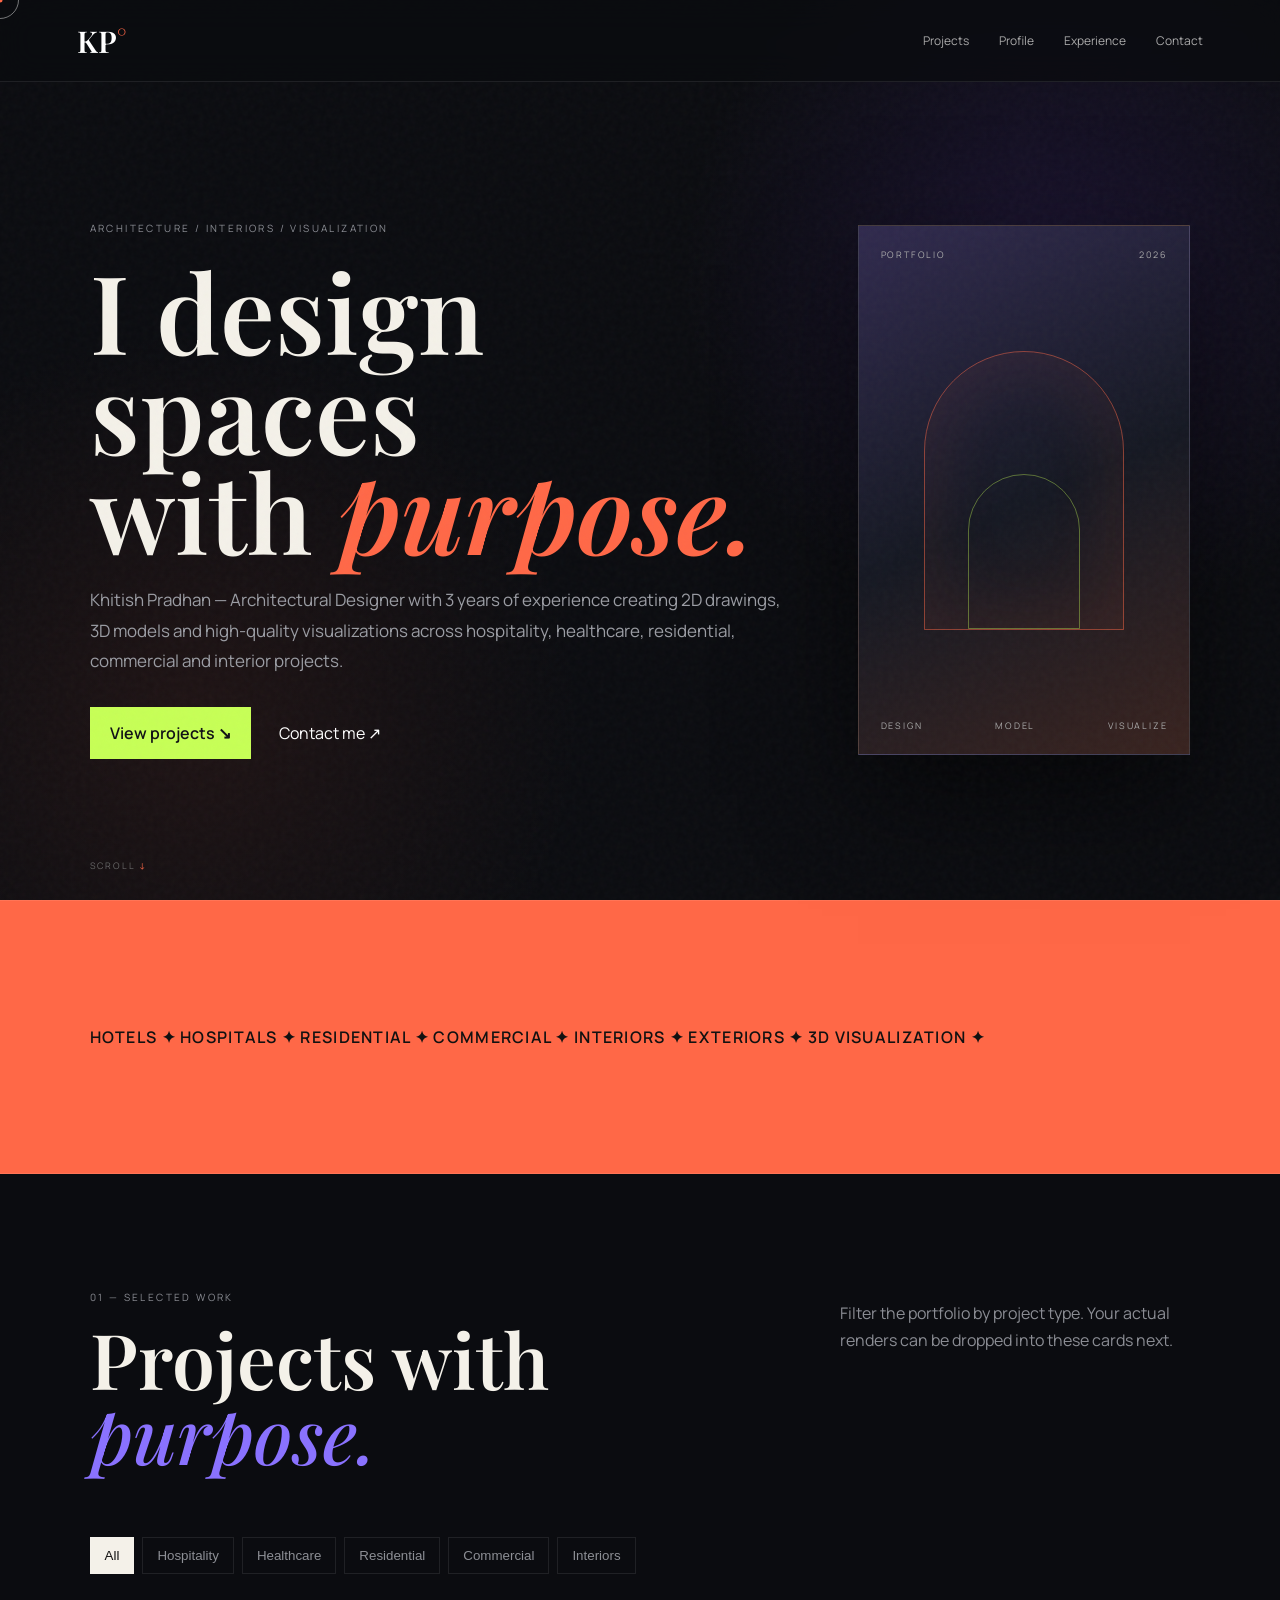
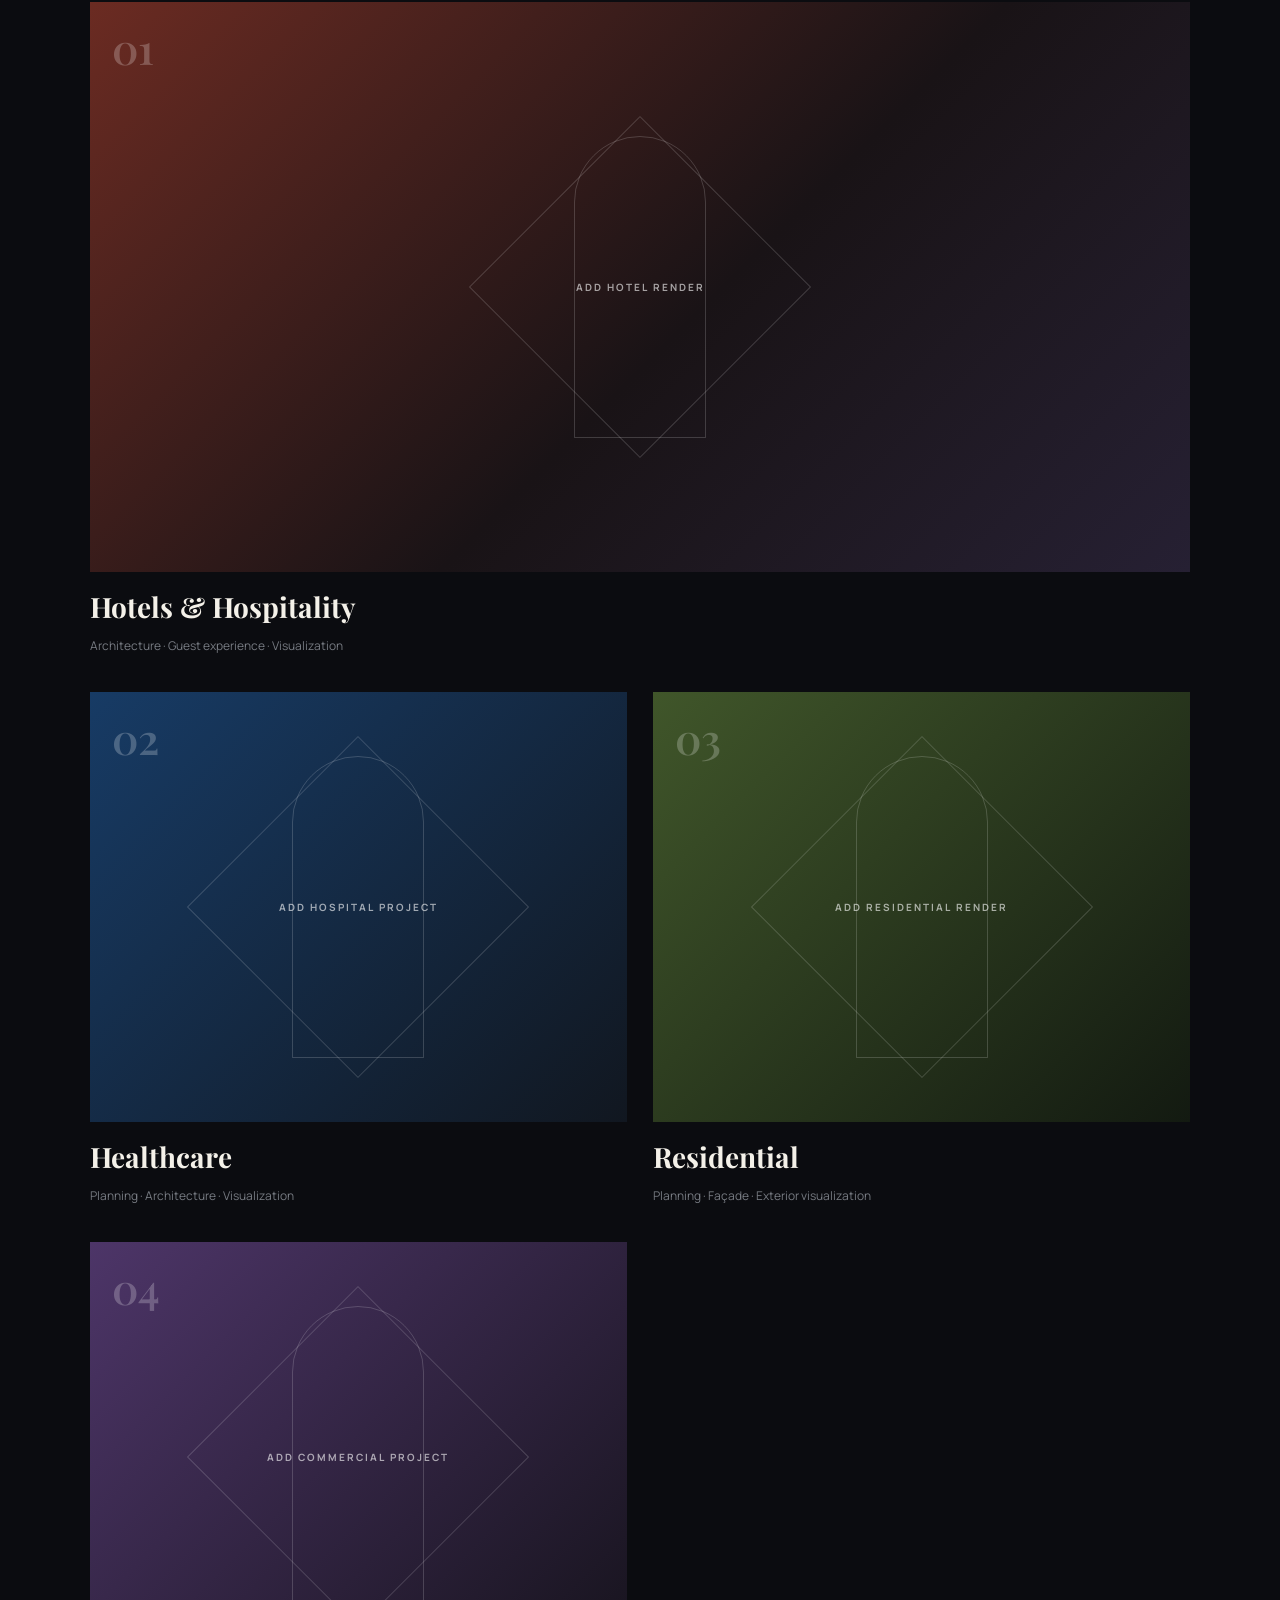
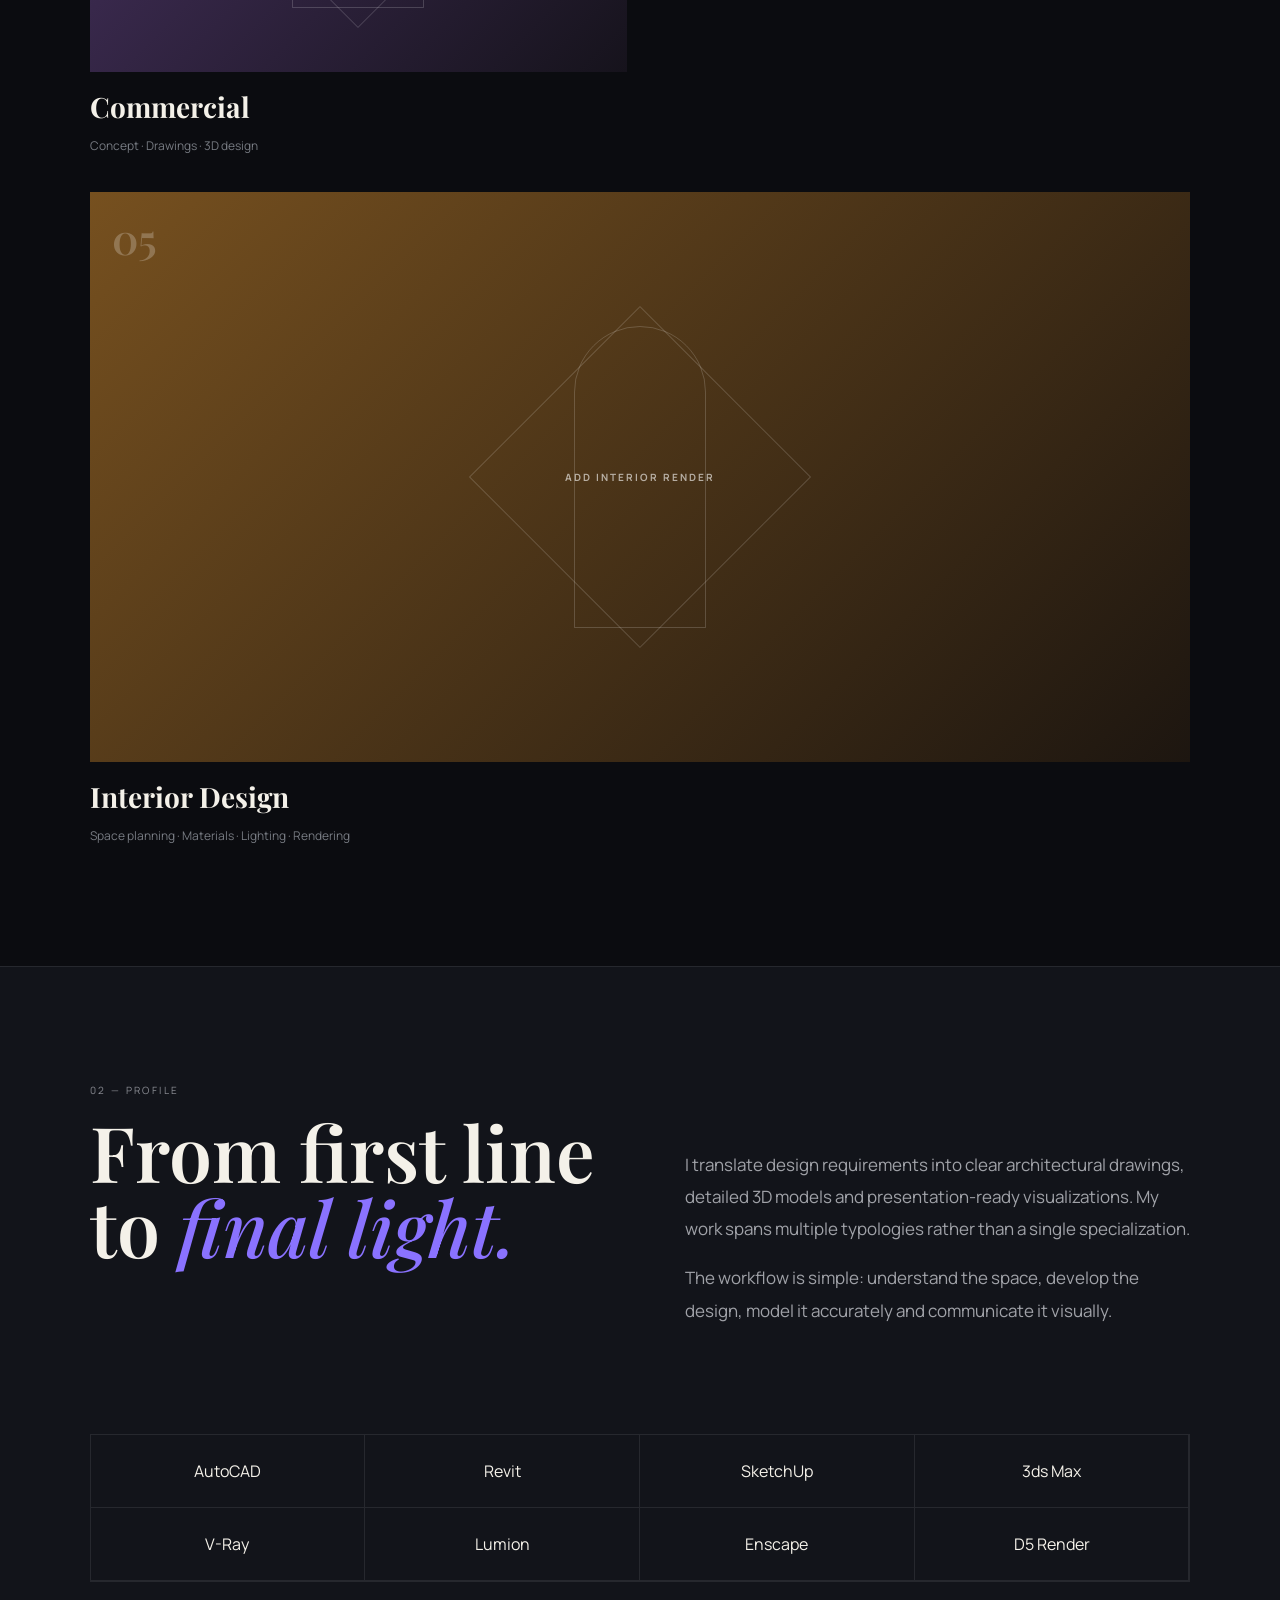
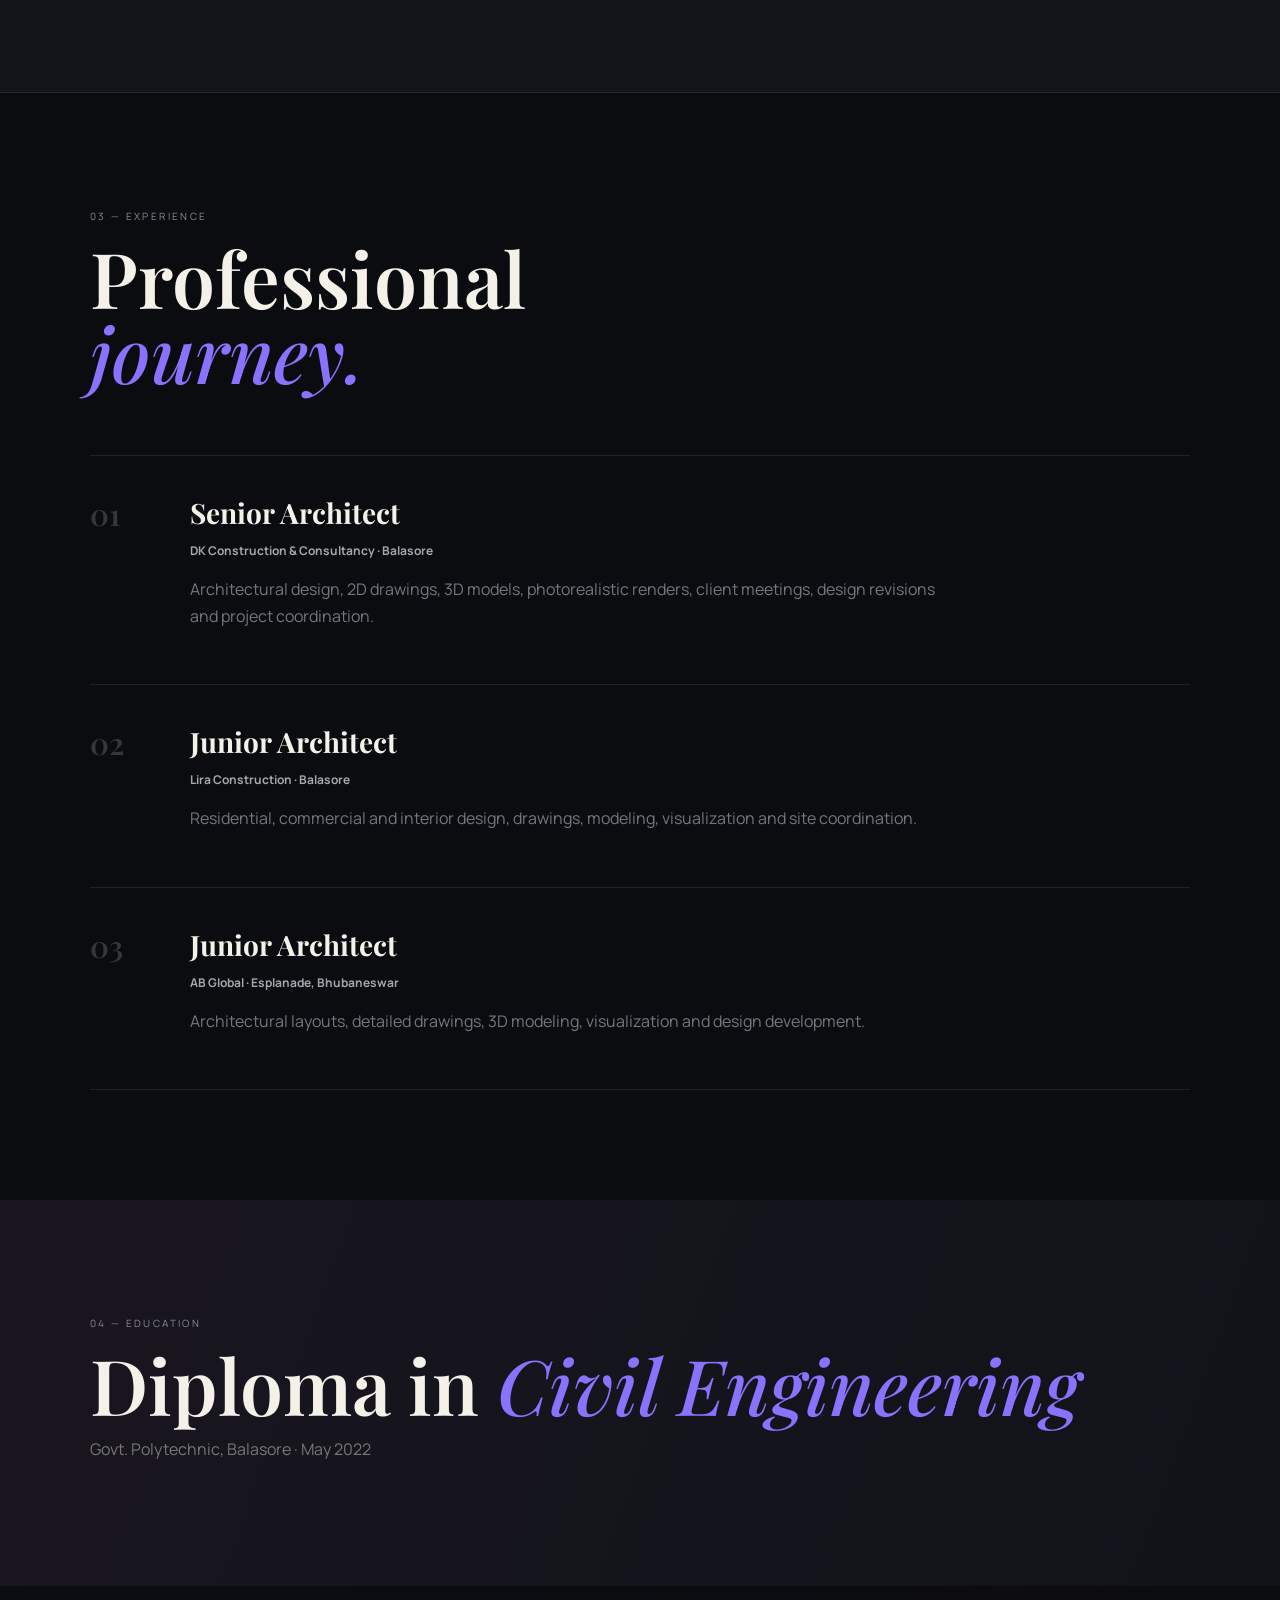
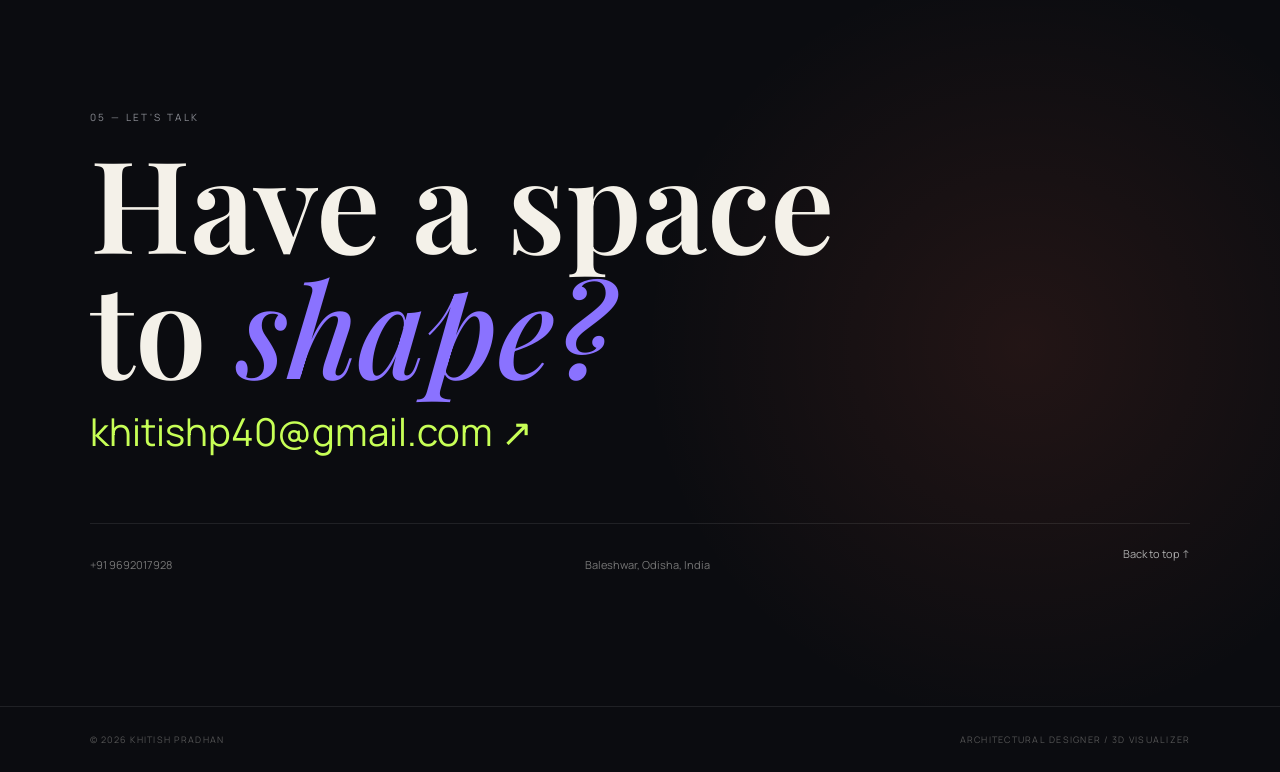
==== index.html @ 7f82615c "Add files via upload" ====
<!doctype html>
<html lang="en">
<head>
<meta charset="utf-8"><meta name="viewport" content="width=device-width,initial-scale=1">
<meta name="theme-color" content="#0b0c10">
<title>Khitish Pradhan — Architecture & Visualization</title>
<link rel="stylesheet" href="style.css">
</head>
<body>
<div class="cursor"></div><div class="cursor-dot"></div>
<div class="noise"></div>
<header>
  <a class="logo" href="#home">KP<span>°</span></a>
  <nav><a href="#projects">Projects</a><a href="#profile">Profile</a><a href="#experience">Experience</a><a href="#contact">Contact</a></nav>
  <button id="menu">☰</button>
</header>

<main id="home">
<section class="hero">
  <div class="hero-copy">
    <div class="eyebrow reveal">ARCHITECTURE / INTERIORS / VISUALIZATION</div>
    <h1 class="reveal">I design spaces<br>with <span id="rotating">character.</span></h1>
    <p class="reveal">Khitish Pradhan — Architectural Designer with 3 years of experience creating 2D drawings, 3D models and high-quality visualizations across hospitality, healthcare, residential, commercial and interior projects.</p>
    <div class="hero-actions reveal"><a class="primary" href="#projects">View projects <b>↘</b></a><a class="secondary" href="#contact">Contact me ↗</a></div>
  </div>
  <div class="hero-card reveal">
    <div class="card-top"><span>PORTFOLIO</span><span>2026</span></div>
    <div class="arch-shape"><i></i></div>
    <div class="card-bottom"><span>DESIGN</span><span>MODEL</span><span>VISUALIZE</span></div>
  </div>
  <div class="scroll">SCROLL <span>↓</span></div>
</section>

<section class="marquee"><div>HOTELS ✦ HOSPITALS ✦ RESIDENTIAL ✦ COMMERCIAL ✦ INTERIORS ✦ EXTERIORS ✦ 3D VISUALIZATION ✦ </div></section>

<section id="projects" class="projects-section">
  <div class="section-head reveal"><div><small>01 — SELECTED WORK</small><h2>Projects with<br><em>purpose.</em></h2></div><p>Filter the portfolio by project type. Your actual renders can be dropped into these cards next.</p></div>
  <div class="filters reveal">
    <button class="active" data-filter="all">All</button><button data-filter="hospitality">Hospitality</button><button data-filter="healthcare">Healthcare</button><button data-filter="residential">Residential</button><button data-filter="commercial">Commercial</button><button data-filter="interior">Interiors</button>
  </div>
  <div class="project-grid">
    <article class="project reveal large" data-cat="hospitality"><div class="image hotel"><span>01</span><b>ADD HOTEL RENDER</b><i>View project ↗</i></div><h3>Hotels & Hospitality</h3><p>Architecture · Guest experience · Visualization</p></article>
    <article class="project reveal" data-cat="healthcare"><div class="image hospital"><span>02</span><b>ADD HOSPITAL PROJECT</b><i>View project ↗</i></div><h3>Healthcare</h3><p>Planning · Architecture · Visualization</p></article>
    <article class="project reveal" data-cat="residential"><div class="image home"><span>03</span><b>ADD RESIDENTIAL RENDER</b><i>View project ↗</i></div><h3>Residential</h3><p>Planning · Façade · Exterior visualization</p></article>
    <article class="project reveal" data-cat="commercial"><div class="image commercial"><span>04</span><b>ADD COMMERCIAL PROJECT</b><i>View project ↗</i></div><h3>Commercial</h3><p>Concept · Drawings · 3D design</p></article>
    <article class="project reveal large" data-cat="interior"><div class="image interior"><span>05</span><b>ADD INTERIOR RENDER</b><i>View project ↗</i></div><h3>Interior Design</h3><p>Space planning · Materials · Lighting · Rendering</p></article>
  </div>
</section>

<section id="profile" class="profile">
  <div class="profile-title reveal"><small>02 — PROFILE</small><h2>From first line<br>to <em>final light.</em></h2></div>
  <div class="profile-copy reveal"><p>I translate design requirements into clear architectural drawings, detailed 3D models and presentation-ready visualizations. My work spans multiple typologies rather than a single specialization.</p><p>The workflow is simple: understand the space, develop the design, model it accurately and communicate it visually.</p></div>
  <div class="toolbelt reveal"><span>AutoCAD</span><span>Revit</span><span>SketchUp</span><span>3ds Max</span><span>V-Ray</span><span>Lumion</span><span>Enscape</span><span>D5 Render</span></div>
</section>

<section id="experience" class="experience">
  <div class="section-head reveal"><div><small>03 — EXPERIENCE</small><h2>Professional<br><em>journey.</em></h2></div></div>
  <div class="timeline">
    <div class="job reveal"><div class="num">01</div><div><h3>Senior Architect</h3><b>DK Construction & Consultancy · Balasore</b><p>Architectural design, 2D drawings, 3D models, photorealistic renders, client meetings, design revisions and project coordination.</p></div></div>
    <div class="job reveal"><div class="num">02</div><div><h3>Junior Architect</h3><b>Lira Construction · Balasore</b><p>Residential, commercial and interior design, drawings, modeling, visualization and site coordination.</p></div></div>
    <div class="job reveal"><div class="num">03</div><div><h3>Junior Architect</h3><b>AB Global · Esplanade, Bhubaneswar</b><p>Architectural layouts, detailed drawings, 3D modeling, visualization and design development.</p></div></div>
  </div>
</section>

<section class="education reveal"><small>04 — EDUCATION</small><h2>Diploma in <em>Civil Engineering</em></h2><p>Govt. Polytechnic, Balasore · May 2022</p></section>

<section id="contact" class="contact">
  <small class="reveal">05 — LET'S TALK</small><h2 class="reveal">Have a space<br>to <em>shape?</em></h2>
  <a class="mail reveal" href="mailto:khitishp40@gmail.com">khitishp40@gmail.com <span>↗</span></a>
  <div class="contact-bottom reveal"><p>+91 9692017928</p><p>Baleshwar, Odisha, India</p><a href="#home">Back to top ↑</a></div>
</section>
</main>
<footer><span>© 2026 KHITISH PRADHAN</span><span>ARCHITECTURAL DESIGNER / 3D VISUALIZER</span></footer>
<script src="script.js"></script>
</body></html>
---- style.css ----
@import url('https://fonts.googleapis.com/css2?family=DM+Sans:wght@400;500;600&family=Manrope:wght@400;500;600&family=Playfair+Display:ital,wght@0,600;1,500&display=swap');
:root{--bg:#0b0c10;--panel:#12141a;--text:#f4f1e9;--muted:#8b8d94;--orange:#ff6847;--violet:#8a72ff;--lime:#c7ff56;--line:#ffffff16}*{box-sizing:border-box}html{scroll-behavior:smooth}body{margin:0;background:var(--bg);color:var(--text);font-family:Manrope,Arial,sans-serif;overflow-x:hidden}.noise{position:fixed;inset:0;pointer-events:none;opacity:.04;z-index:20;background-image:url("data:image/svg+xml,%3Csvg viewBox='0 0 180 180' xmlns='http://www.w3.org/2000/svg'%3E%3Cfilter id='n'%3E%3CfeTurbulence type='fractalNoise' baseFrequency='.9' numOctaves='4' stitchTiles='stitch'/%3E%3C/filter%3E%3Crect width='100%25' height='100%25' filter='url(%23n)' opacity='.8'/%3E%3C/svg%3E")}.cursor,.cursor-dot{position:fixed;border-radius:50%;pointer-events:none;z-index:99;transform:translate(-50%,-50%)}.cursor{width:38px;height:38px;border:1px solid #ffffff70;transition:.12s}.cursor-dot{width:5px;height:5px;background:var(--orange)}header{height:82px;padding:0 6vw;display:flex;align-items:center;justify-content:space-between;position:fixed;top:0;width:100%;z-index:30;background:#0b0c10c8;backdrop-filter:blur(16px);border-bottom:1px solid var(--line)}.logo{font:600 30px "Playfair Display";color:white;text-decoration:none}.logo span{color:var(--orange)}nav{display:flex;gap:30px}nav a{font-size:12px;color:#aaa;text-decoration:none;transition:.25s}nav a:hover{color:white}#menu{display:none;background:none;color:white;border:0;font-size:22px}.hero{min-height:100vh;padding:150px 7vw 70px;display:grid;grid-template-columns:1.35fr .65fr;gap:6vw;align-items:center;position:relative;background:radial-gradient(circle at 82% 30%,#7d3cff20,transparent 30%),radial-gradient(circle at 15% 80%,#ff684715,transparent 30%)}.eyebrow,small{font-size:10px;letter-spacing:.24em;color:var(--muted)}h1,h2,h3{font-family:"Playfair Display",Georgia,serif}.hero h1{font-size:clamp(60px,8.5vw,130px);line-height:.92;margin:25px 0;font-weight:600}.hero h1 span{color:var(--orange);font-style:italic}.hero-copy>p{max-width:720px;font-size:17px;line-height:1.8;color:#9b9da4}.hero-actions{display:flex;align-items:center;gap:28px;margin-top:30px}.primary{background:var(--lime);color:#101114;padding:15px 20px;text-decoration:none;font-weight:600}.secondary{color:white;text-decoration:none}.hero-card{height:530px;background:linear-gradient(155deg,#302a4e,#151822 52%,#39231f);border:1px solid #ffffff20;padding:22px;display:flex;flex-direction:column;justify-content:space-between;transform:rotate(2deg);box-shadow:0 40px 100px #0008}.card-top,.card-bottom{display:flex;justify-content:space-between;font-size:9px;letter-spacing:.2em;color:#aaa}.arch-shape{height:310px;display:grid;place-items:center}.arch-shape i{display:block;width:70%;height:90%;border:1px solid #ff684780;border-radius:150px 150px 0 0;box-shadow:inset 0 0 80px #ff684718;position:relative}.arch-shape i:after{content:"";position:absolute;width:55%;height:55%;border:1px solid #c7ff5660;left:22%;bottom:0;border-radius:100px 100px 0 0}.scroll{position:absolute;bottom:28px;left:7vw;font-size:9px;letter-spacing:.2em;color:#666}.scroll span{color:var(--orange)}.marquee{overflow:hidden;border-top:1px solid var(--line);border-bottom:1px solid var(--line);background:var(--orange);color:#111;white-space:nowrap}.marquee div{font-weight:600;letter-spacing:.08em;padding:15px 0;animation:marquee 18s linear infinite;width:max-content}@keyframes marquee{to{transform:translateX(-50%)}}section{padding:110px 7vw}.section-head{display:flex;justify-content:space-between;align-items:flex-start;margin-bottom:50px}.section-head h2,.profile h2,.contact h2,.education h2{font-size:clamp(44px,6vw,82px);line-height:.98;margin:15px 0;font-weight:600}.section-head em,.profile em,.contact em,.education em{color:var(--violet);font-weight:500}.section-head>p{max-width:350px;color:var(--muted);line-height:1.7}.filters{display:flex;gap:8px;flex-wrap:wrap;margin-bottom:28px}.filters button{padding:10px 14px;background:transparent;color:#8d8f95;border:1px solid var(--line);cursor:pointer;transition:.3s}.filters button:hover,.filters button.active{background:var(--text);color:#111}.project-grid{display:grid;grid-template-columns:1fr 1fr;gap:26px}.project.large{grid-column:span 2}.image{height:430px;position:relative;overflow:hidden;display:grid;place-items:center;transition:.5s transform,.5s filter}.large .image{height:570px}.image:before,.image:after{content:"";position:absolute;border:1px solid #ffffff2c;transition:.7s}.image:before{width:240px;height:240px;transform:rotate(45deg)}.image:after{width:130px;height:300px;border-radius:90px 90px 0 0}.project:hover .image{transform:translateY(-7px);filter:saturate(1.25)}.project:hover .image:before{transform:rotate(135deg) scale(1.25)}.image span{position:absolute;left:22px;top:18px;font:600 42px "Playfair Display";color:#ffffff3b}.image b{font-size:10px;letter-spacing:.2em;color:#ffffff9a;z-index:2}.image i{position:absolute;right:20px;bottom:18px;font-style:normal;font-size:10px;color:#fff0;transition:.35s}.project:hover .image i{color:#fff}.hotel{background:linear-gradient(135deg,#6b2b22,#191316 55%,#262033)}.hospital{background:linear-gradient(135deg,#173b65,#111720)}.home{background:linear-gradient(135deg,#40562a,#131a11)}.commercial{background:linear-gradient(135deg,#4d3568,#16131c)}.interior{background:linear-gradient(135deg,#76501f,#1d1610)}.project h3{font-size:28px;margin:16px 0 4px}.project p{color:#777b82;font-size:12px}.profile{display:grid;grid-template-columns:1fr 1fr;gap:7vw;background:var(--panel);border-top:1px solid var(--line);border-bottom:1px solid var(--line)}.profile-copy{padding-top:55px;color:#a0a2a8;font-size:17px;line-height:1.9}.toolbelt{grid-column:1/-1;display:grid;grid-template-columns:repeat(4,1fr);border:1px solid var(--line)}.toolbelt span{padding:25px;text-align:center;border-right:1px solid var(--line);border-bottom:1px solid var(--line);transition:.3s}.toolbelt span:hover{background:var(--orange);color:#111;transform:translateY(-4px)}.timeline{border-top:1px solid var(--line)}.job{display:grid;grid-template-columns:100px 1fr;padding:38px 0;border-bottom:1px solid var(--line);transition:.3s}.job:hover{padding-left:18px;background:#ffffff03}.num{font:600 30px "Playfair Display";color:#ffffff2e}.job h3{font-size:28px;margin:0 0 7px}.job b{font-size:12px;color:#a5a7ac}.job p{color:#74777e;line-height:1.7;max-width:750px}.education{background:linear-gradient(110deg,#19151f,#101419)}.education p{color:#777}.contact{min-height:80vh;display:flex;flex-direction:column;justify-content:center;background:radial-gradient(circle at 80% 50%,#ff684719,transparent 35%)}.contact h2{font-size:clamp(65px,10vw,140px)}.mail{font-size:clamp(20px,3vw,42px);color:var(--lime);text-decoration:none;width:max-content}.mail span{display:inline-block;transition:.3s}.mail:hover span{transform:translate(7px,-7px)}.contact-bottom{margin-top:65px;padding-top:22px;border-top:1px solid var(--line);display:flex;justify-content:space-between;color:#777;font-size:11px}.contact-bottom a{color:#aaa;text-decoration:none}footer{padding:26px 7vw;display:flex;justify-content:space-between;border-top:1px solid var(--line);color:#555;font-size:9px;letter-spacing:.14em}.reveal{opacity:0;transform:translateY(40px);transition:opacity .85s cubic-bezier(.2,.8,.2,1),transform .85s cubic-bezier(.2,.8,.2,1)}.reveal.show{opacity:1;transform:none}@media(max-width:800px){.cursor,.cursor-dot{display:none}nav{display:none}#menu{display:block}.hero{grid-template-columns:1fr;padding-top:120px}.hero-card{height:380px;margin-top:25px}.project-grid{grid-template-columns:1fr}.project.large{grid-column:auto}.image,.large .image{height:330px}.section-head,.profile{display:block}.section-head>p{margin-top:25px}.toolbelt{grid-template-columns:1fr 1fr;margin-top:40px}.job{grid-template-columns:55px 1fr}.contact-bottom{display:block}.contact-bottom>*{margin:10px 0}section{padding:80px 6vw}}
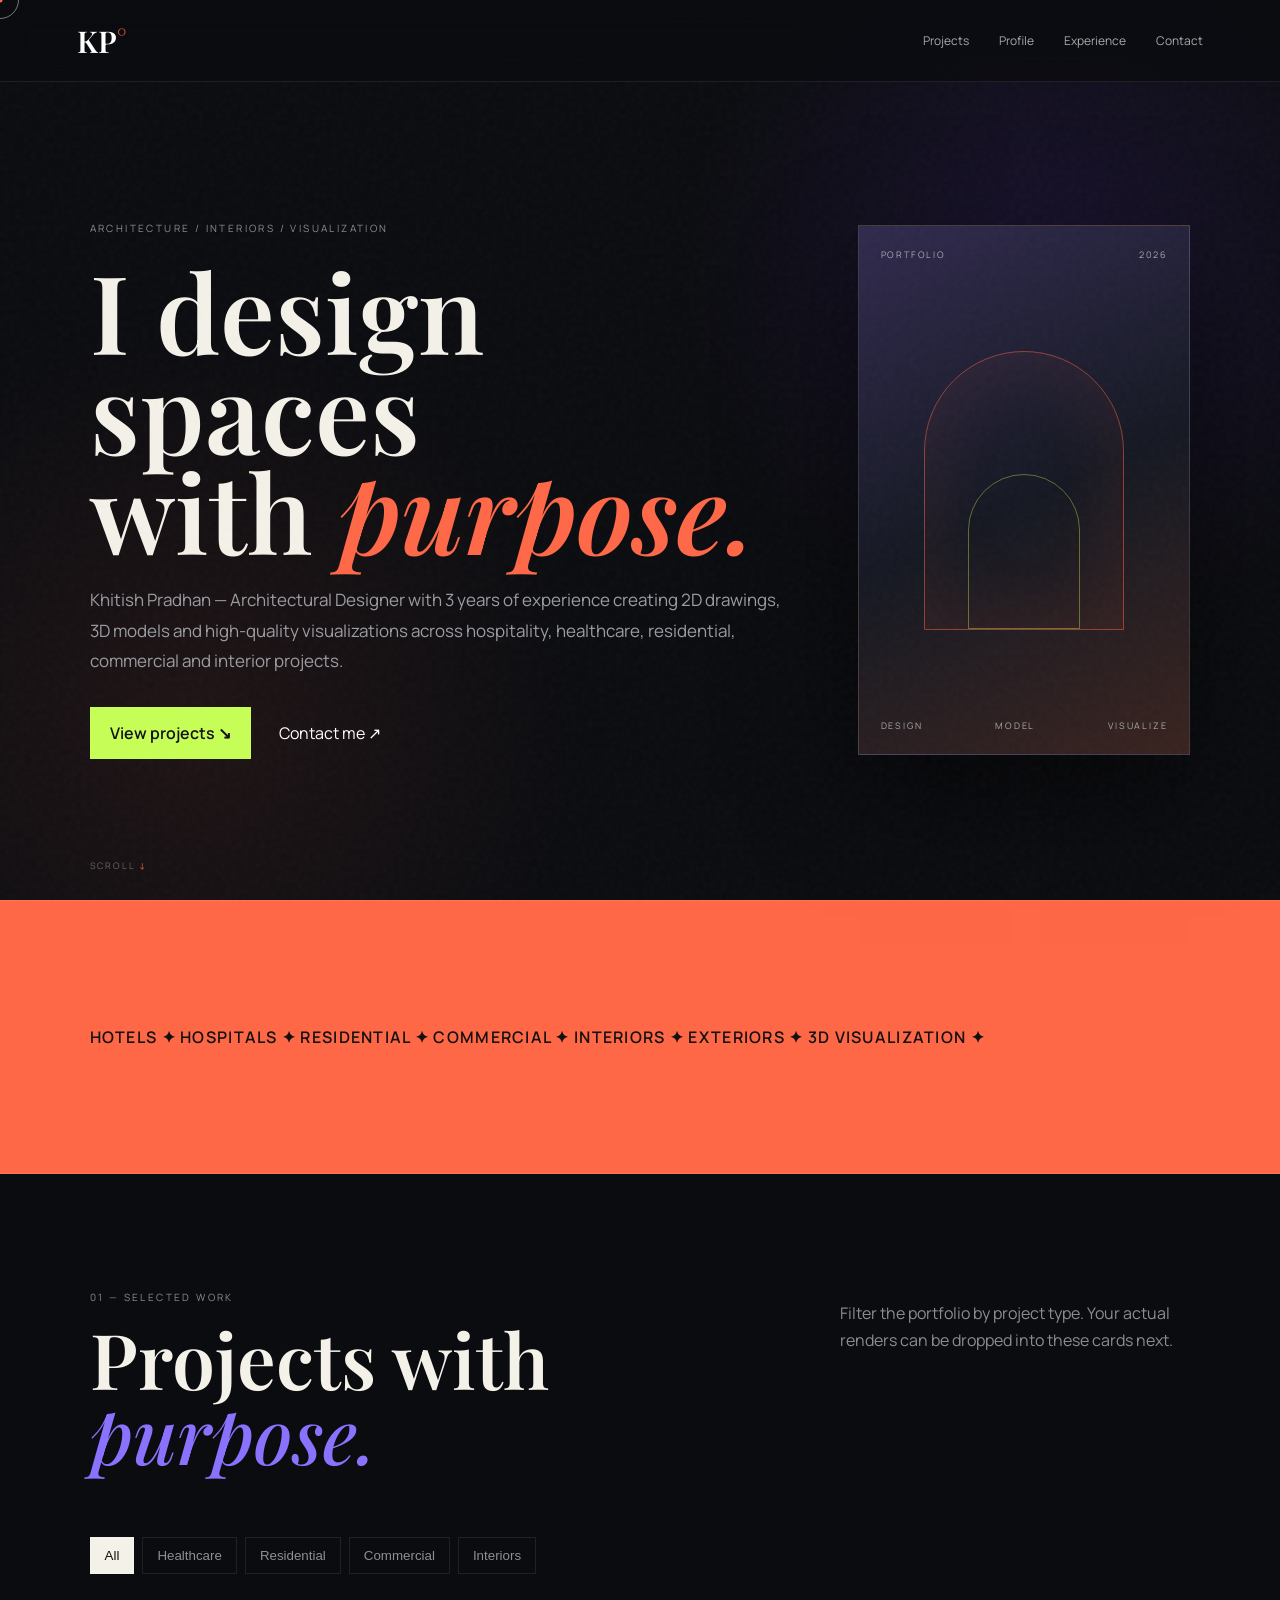
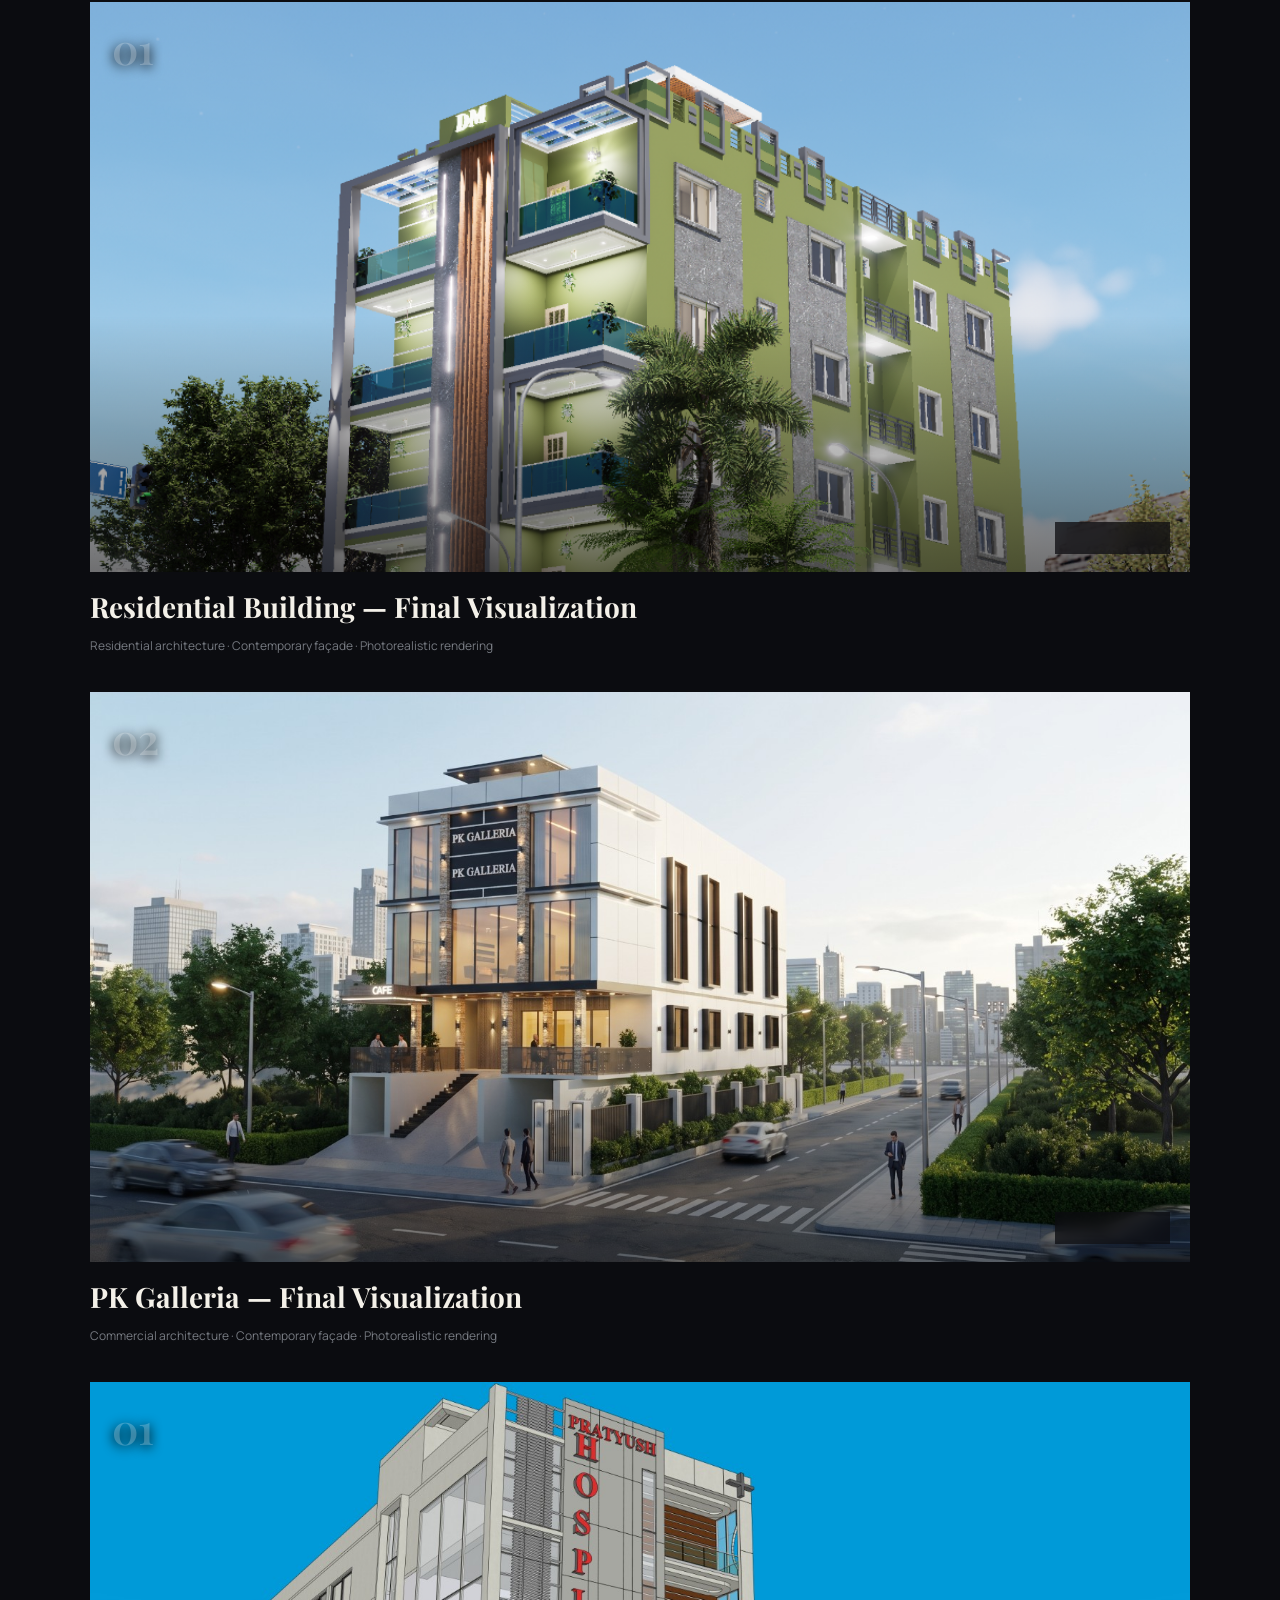
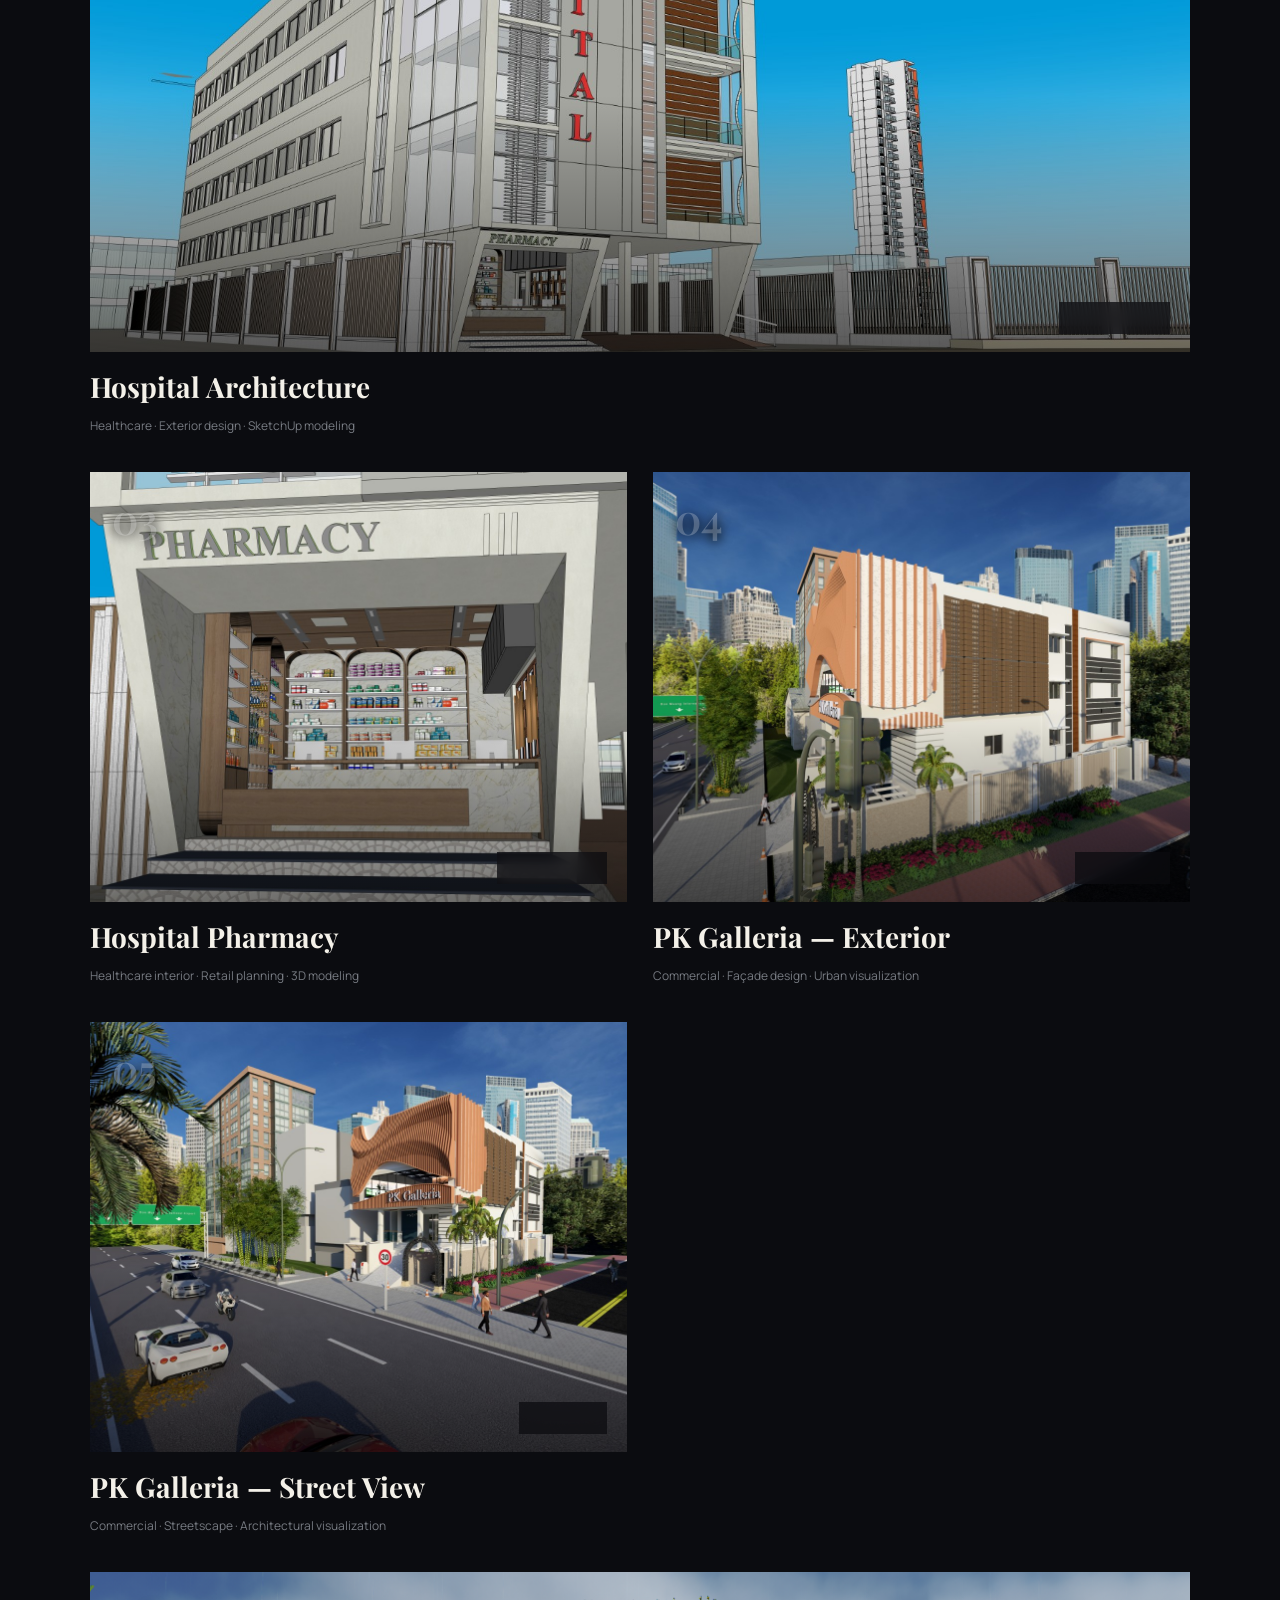
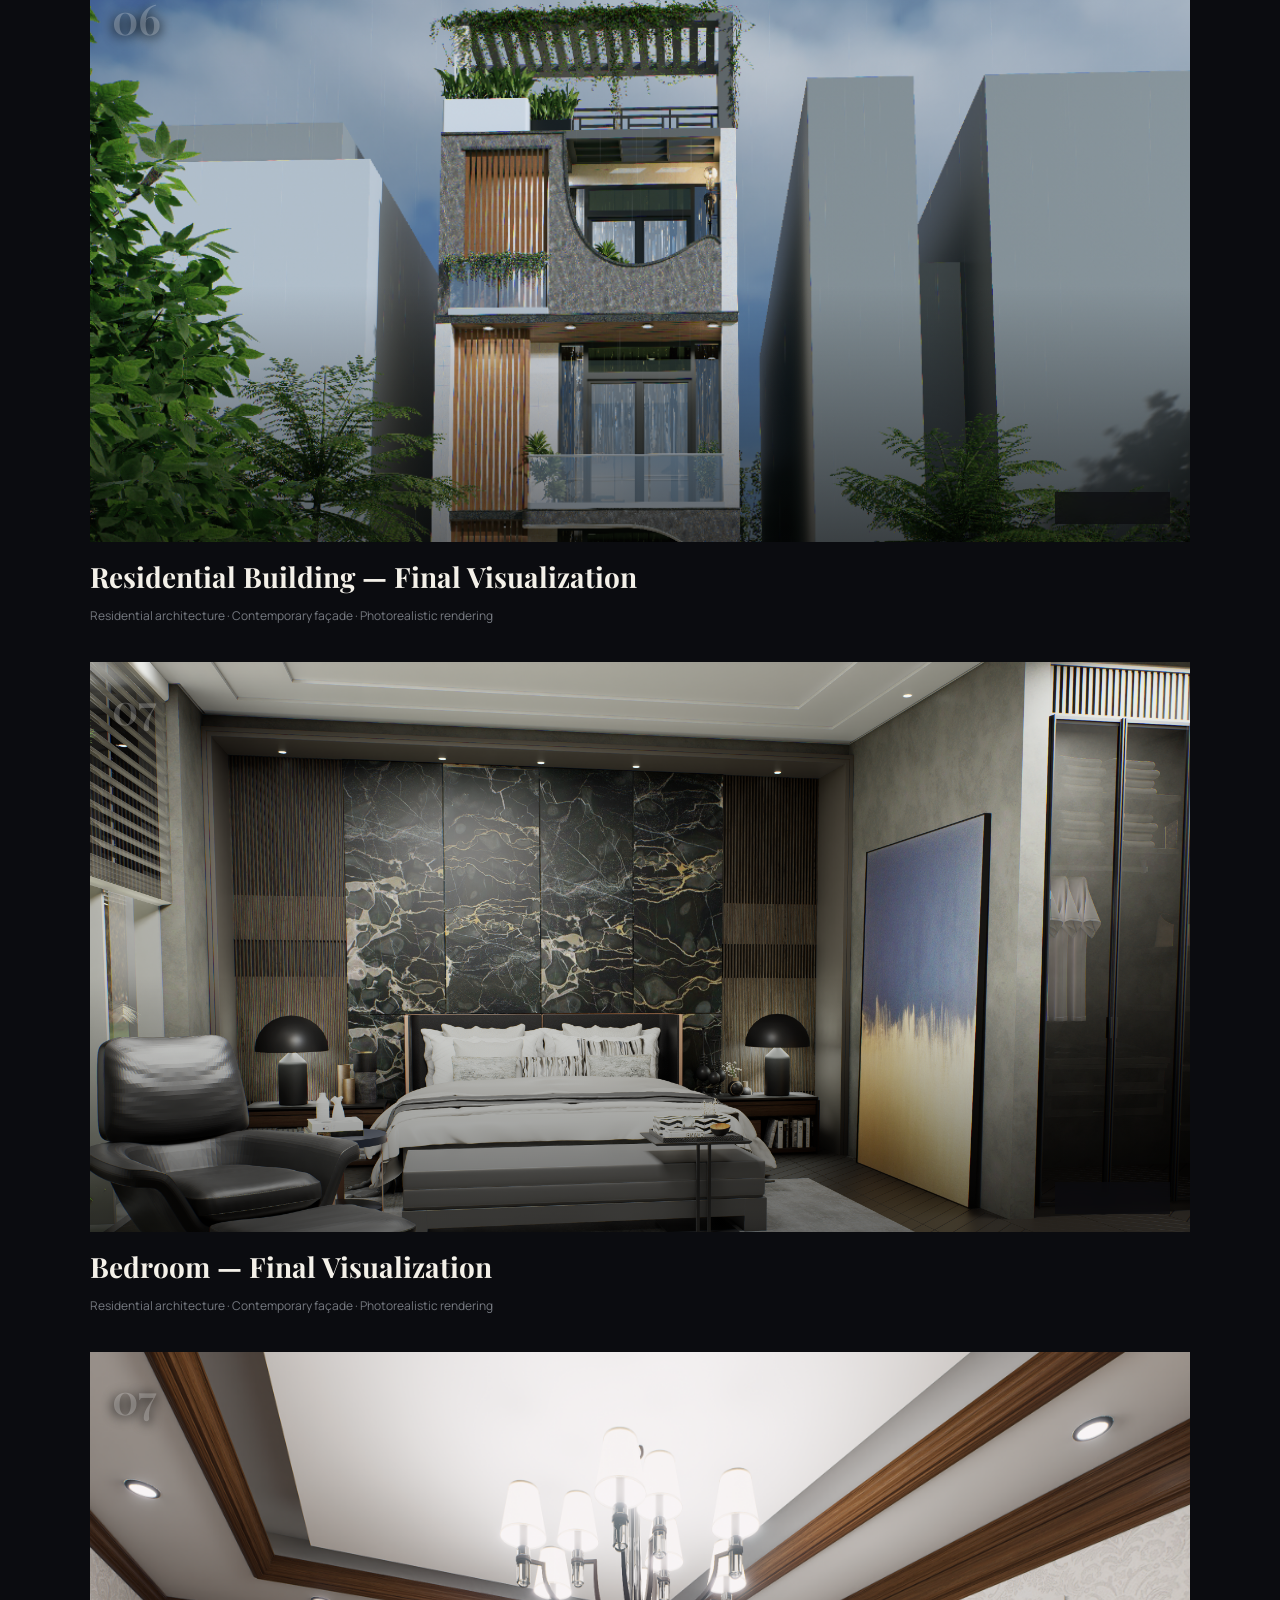
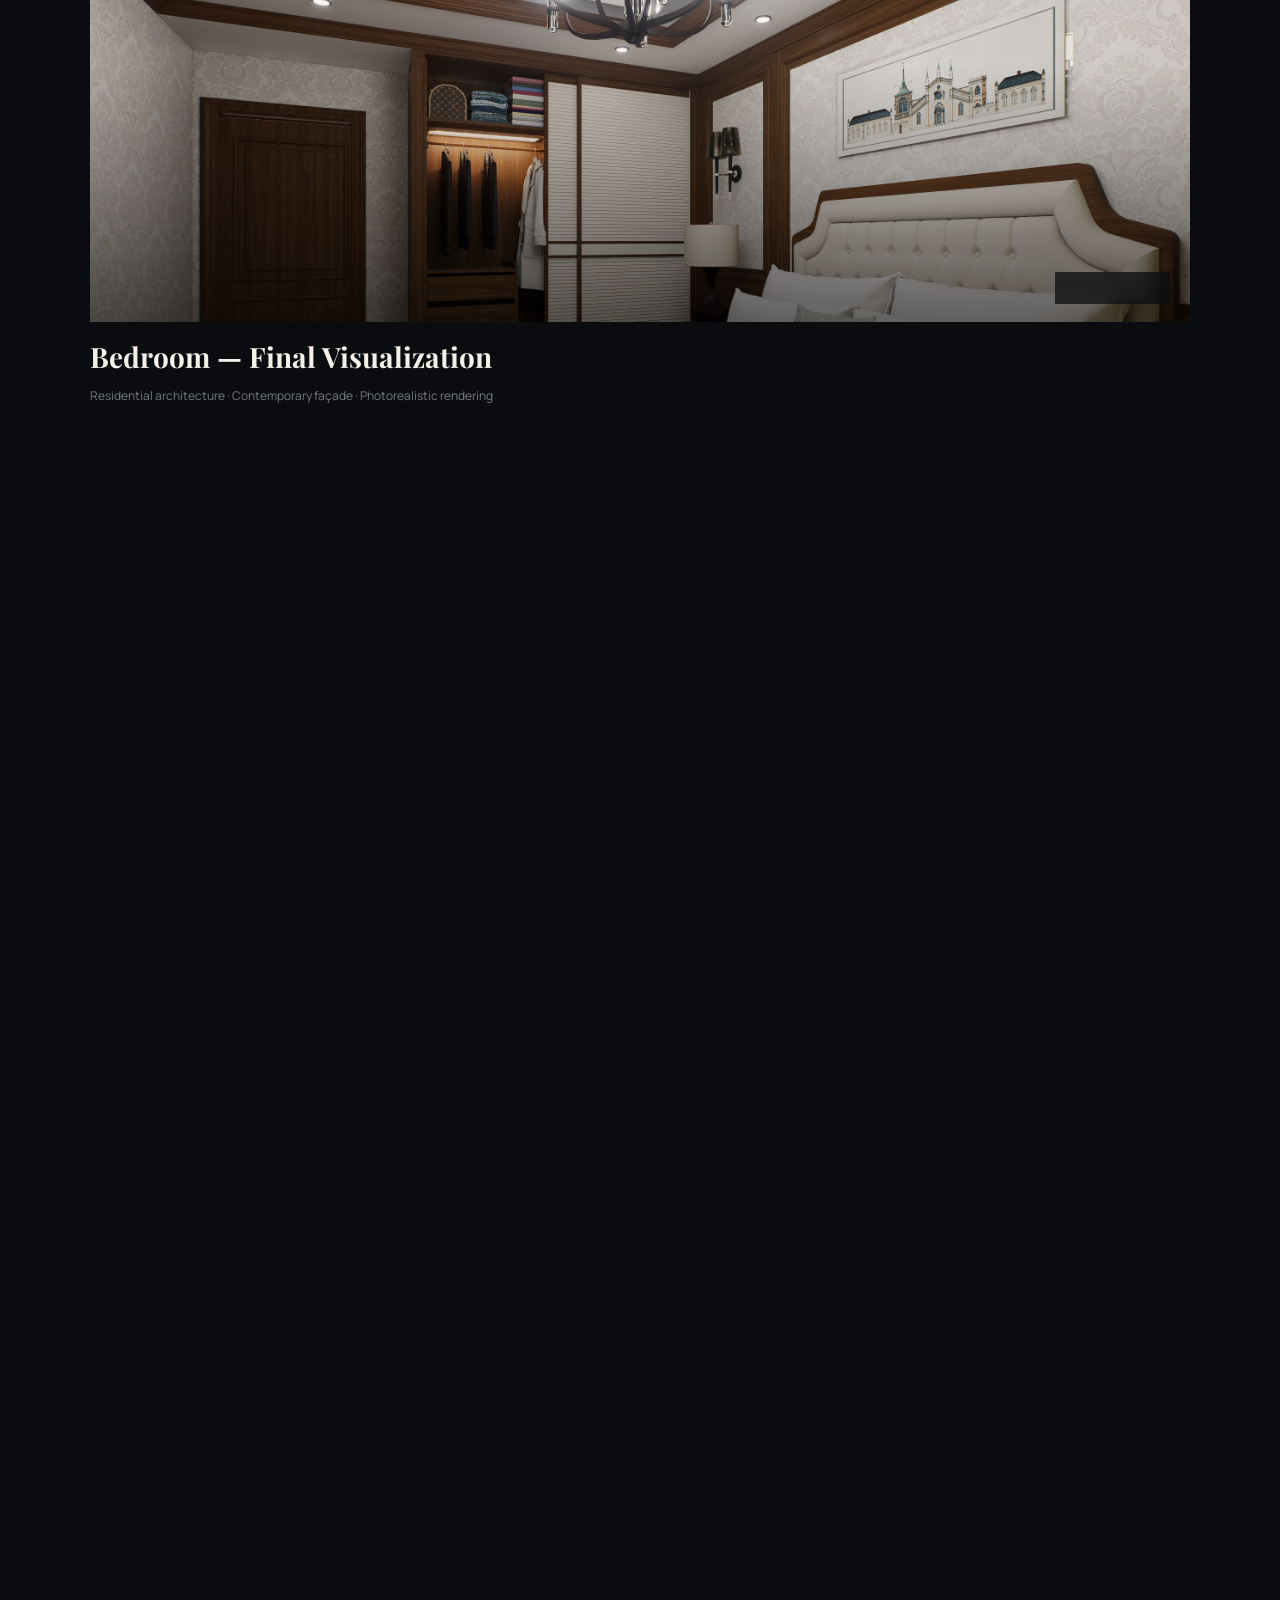
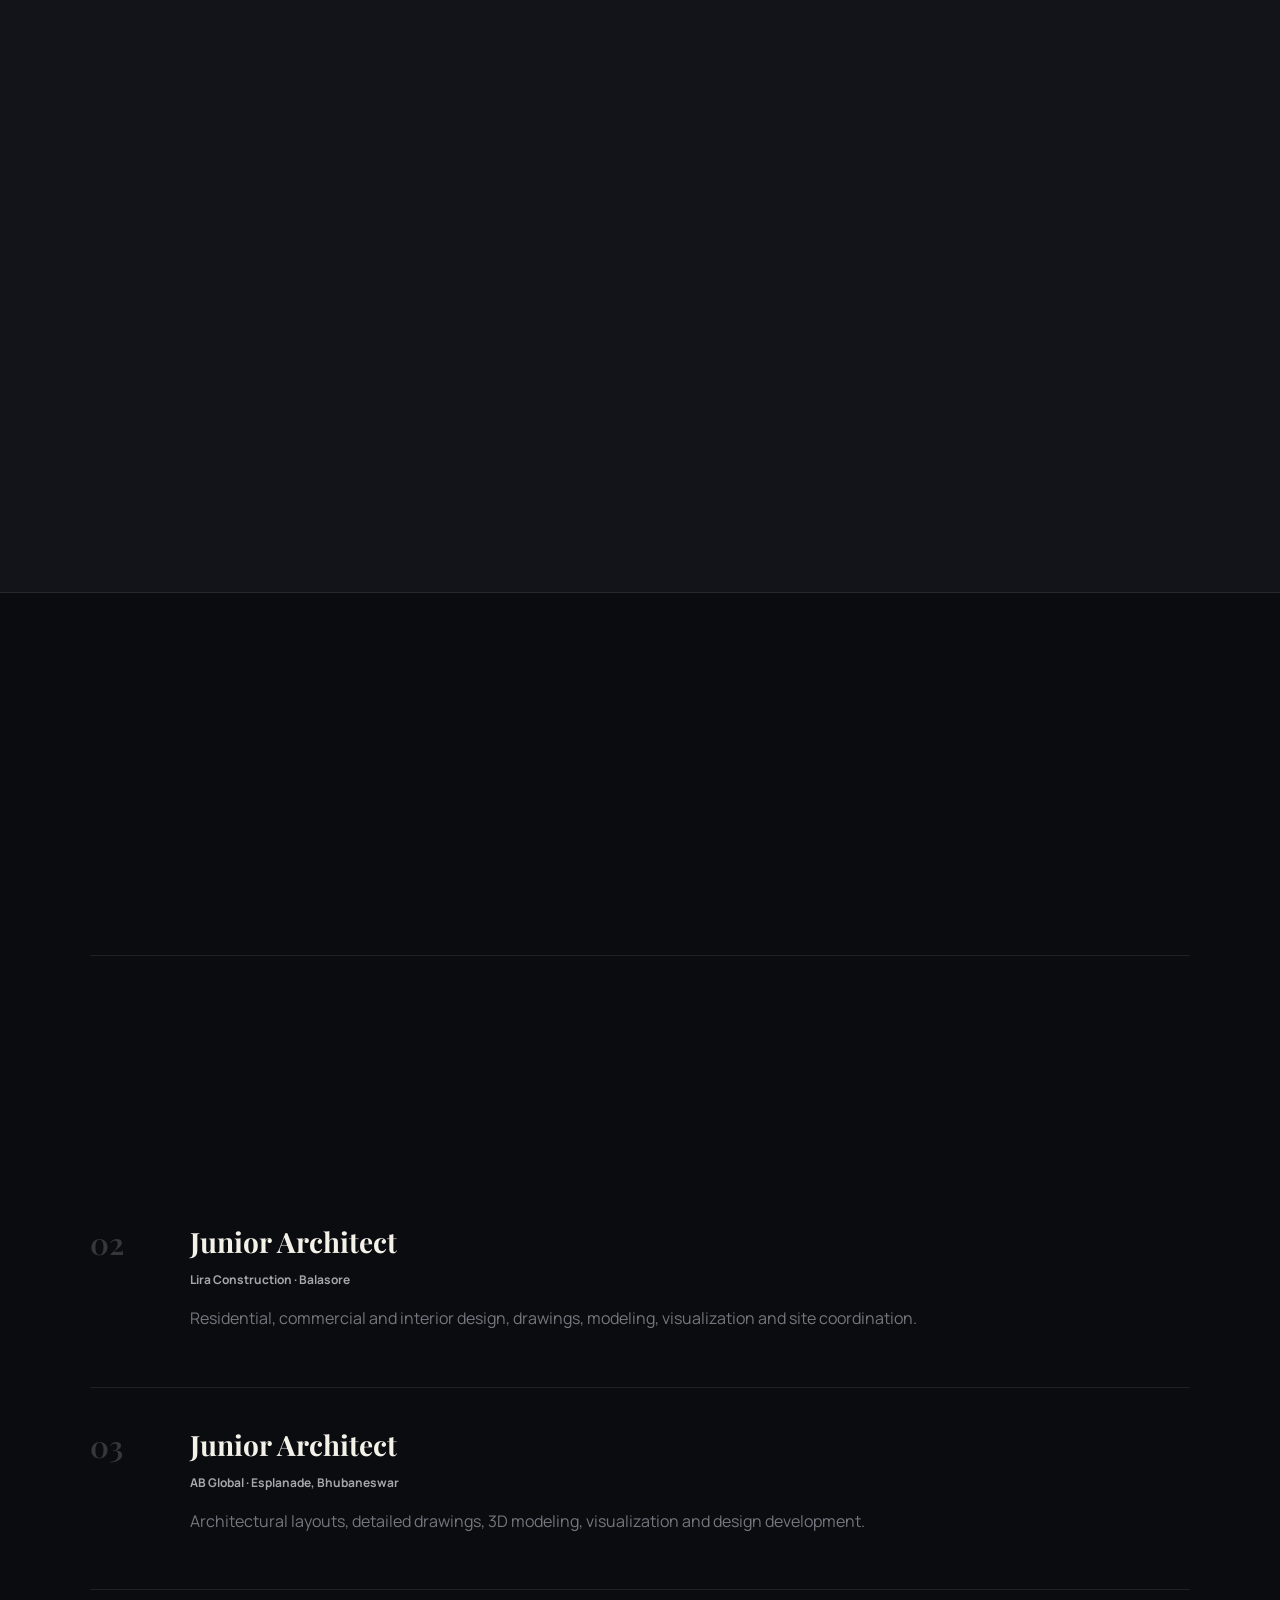
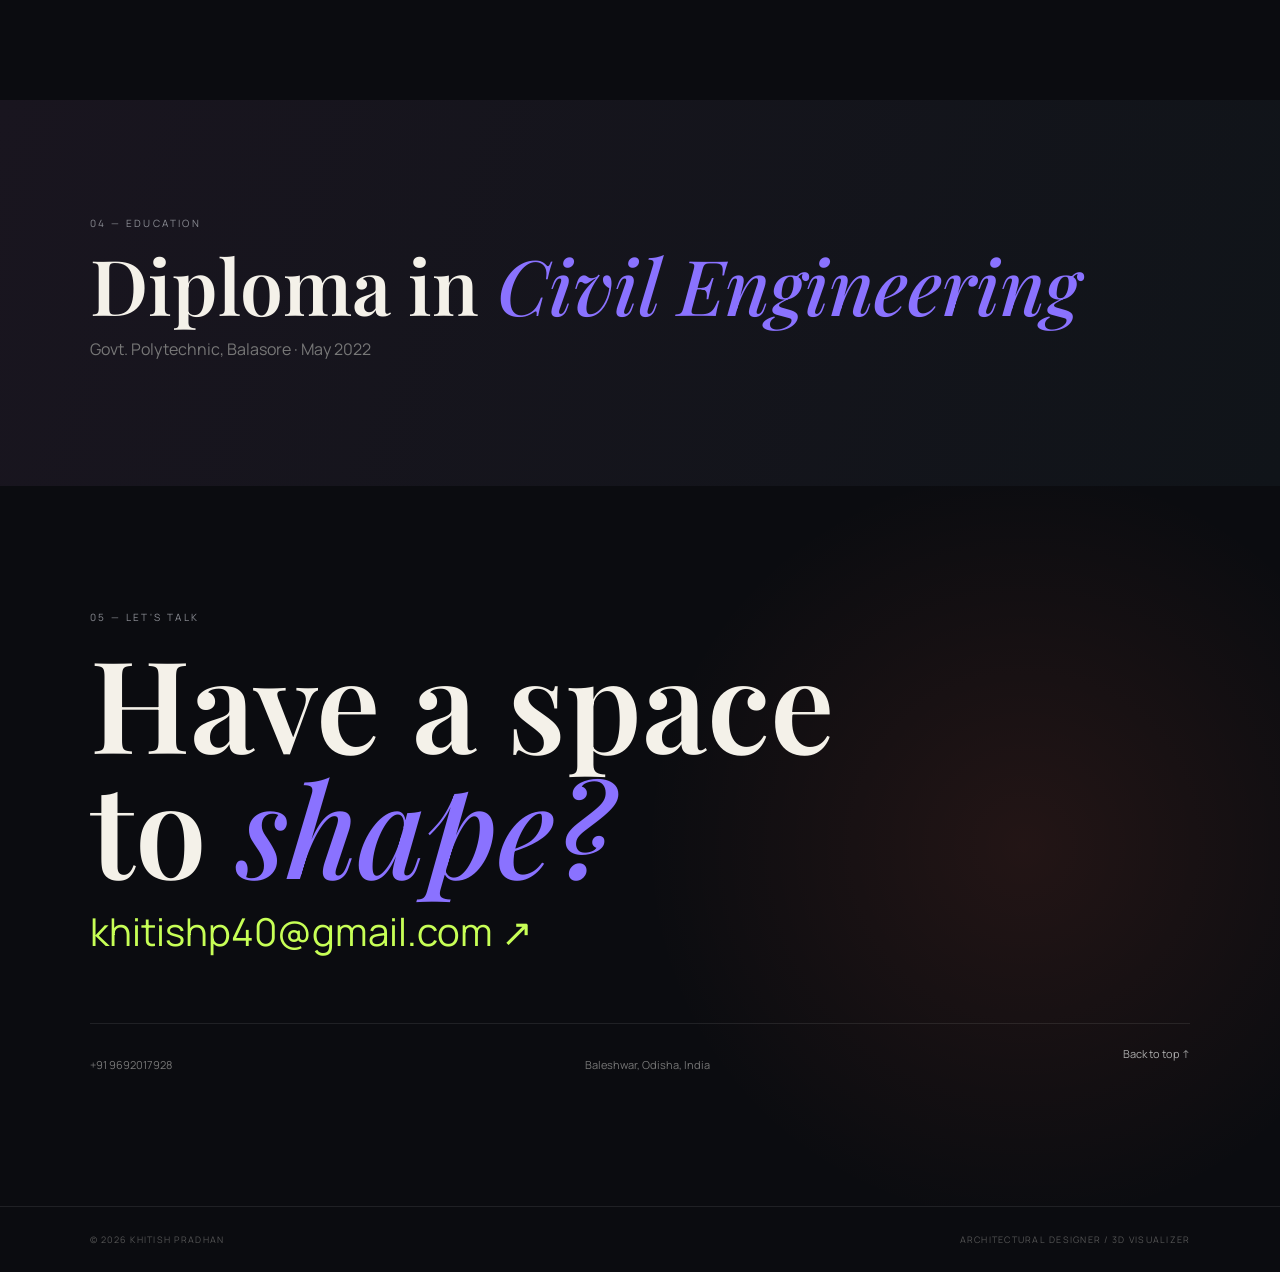
==== commit bf66182a: "Created Portfolio website" ====
--- a/index.html
+++ b/index.html
@@ -36,14 +36,24 @@
 <section id="projects" class="projects-section">
   <div class="section-head reveal"><div><small>01 — SELECTED WORK</small><h2>Projects with<br><em>purpose.</em></h2></div><p>Filter the portfolio by project type. Your actual renders can be dropped into these cards next.</p></div>
   <div class="filters reveal">
-    <button class="active" data-filter="all">All</button><button data-filter="hospitality">Hospitality</button><button data-filter="healthcare">Healthcare</button><button data-filter="residential">Residential</button><button data-filter="commercial">Commercial</button><button data-filter="interior">Interiors</button>
+    <button class="active" data-filter="all">All</button><button data-filter="healthcare">Healthcare</button><button data-filter="residential">Residential</button><button data-filter="commercial">Commercial</button><button data-filter="interior">Interiors</button>
   </div>
   <div class="project-grid">
-    <article class="project reveal large" data-cat="hospitality"><div class="image hotel"><span>01</span><b>ADD HOTEL RENDER</b><i>View project ↗</i></div><h3>Hotels & Hospitality</h3><p>Architecture · Guest experience · Visualization</p></article>
-    <article class="project reveal" data-cat="healthcare"><div class="image hospital"><span>02</span><b>ADD HOSPITAL PROJECT</b><i>View project ↗</i></div><h3>Healthcare</h3><p>Planning · Architecture · Visualization</p></article>
-    <article class="project reveal" data-cat="residential"><div class="image home"><span>03</span><b>ADD RESIDENTIAL RENDER</b><i>View project ↗</i></div><h3>Residential</h3><p>Planning · Façade · Exterior visualization</p></article>
-    <article class="project reveal" data-cat="commercial"><div class="image commercial"><span>04</span><b>ADD COMMERCIAL PROJECT</b><i>View project ↗</i></div><h3>Commercial</h3><p>Concept · Drawings · 3D design</p></article>
-    <article class="project reveal large" data-cat="interior"><div class="image interior"><span>05</span><b>ADD INTERIOR RENDER</b><i>View project ↗</i></div><h3>Interior Design</h3><p>Space planning · Materials · Lighting · Rendering</p></article>
+    <article class="project reveal large" data-cat="residential"><div class="image real hero-project"><img src="assets/render2.png" alt="PK Galleria modern architectural render"><span>01</span><i>Final Visualization ↗</i></div><h3>Residential Building — Final Visualization</h3><p>Residential architecture · Contemporary façade · Photorealistic rendering</p></article>
+    <article class="project reveal large" data-cat="commercial"><div class="image real hero-project"><img src="assets/pk-galleria-modern.png" alt="PK Galleria modern architectural render"><span>02</span><i>Final Visualization ↗</i></div><h3>PK Galleria — Final Visualization</h3><p>Commercial architecture · Contemporary façade · Photorealistic rendering</p></article>
+    <article class="project reveal large" data-cat="healthcare"><div class="image real"><img src="assets/hospital-main.jpg" alt="Hospital exterior architectural model"><span>01</span><i>Hospital Exterior ↗</i></div><h3>Hospital Architecture</h3><p>Healthcare · Exterior design · SketchUp modeling</p></article>
+    <article class="project reveal" data-cat="healthcare"><div class="image real"><img src="assets/hospital-pharmacy.jpg" alt="Hospital pharmacy design"><span>03</span><i>Pharmacy Detail ↗</i></div><h3>Hospital Pharmacy</h3><p>Healthcare interior · Retail planning · 3D modeling</p></article>
+    <article class="project reveal" data-cat="commercial"><div class="image real"><img src="assets/pk-galleria-angle.jpg" alt="PK Galleria exterior visualization"><span>04</span><i>Exterior View ↗</i></div><h3>PK Galleria — Exterior</h3><p>Commercial · Façade design · Urban visualization</p></article>
+    <article class="project reveal" data-cat="commercial"><div class="image real"><img src="assets/pk-galleria-front.jpg" alt="PK Galleria street view"><span>05</span><i>Street View ↗</i></div><h3>PK Galleria — Street View</h3><p>Commercial · Streetscape · Architectural visualization</p></article>
+    <article class="project reveal large" data-cat="residential"><div class="image real hero-project"><img src="assets/render1.png" alt="PK Galleria modern architectural render"><span>06</span><i>Final Visualization ↗</i></div><h3>Residential Building — Final Visualization</h3><p>Residential architecture · Contemporary façade · Photorealistic rendering</p></article>
+    <article class="project reveal large" data-cat="interior"><div class="image real hero-project"><img src="assets/bedroom.png" alt="PK Galleria modern architectural render"><span>07</span><i>Final Visualization ↗</i></div><h3>Bedroom — Final Visualization</h3><p>Residential architecture · Contemporary façade · Photorealistic rendering</p></article>
+    <article class="project reveal large" data-cat="interior"><div class="image real hero-project"><img src="assets/bedroom 2.png" alt="PK Galleria modern architectural render"><span>07</span><i>Final Visualization ↗</i></div><h3>Bedroom — Final Visualization</h3><p>Residential architecture · Contemporary façade · Photorealistic rendering</p></article>
+    <article class="project reveal large" data-cat="residential"><div class="image real hero-project"><img src="assets/Media.jpg" alt="PK Galleria modern architectural render"><span>08</span><i>Final Visualization ↗</i></div><h3>Residential Building — Final Visualization</h3><p>Residential architecture · Contemporary façade · Photorealistic rendering</p></article>
+    <article class="project reveal large" data-cat="residential"><div class="image real hero-project"><img src="assets/living room.png" alt="Living Room - Final"><span>09</span><i>Final Visualization ↗</i></div><h3>Living Room — Final Visualization</h3><p>Residential architecture · Contemporary façade · Photorealistic rendering</p></article>
+    <article class="project reveal large" data-cat="residential"><div class="image real hero-project"><img src="assets/render 3.jpg" alt="PK Galleria modern architectural render"><span>10</span><i>Final Visualization ↗</i></div><h3>Residential Building — Final Visualization</h3><p>Residential architecture · Contemporary façade · Photorealistic rendering</p></article>
+    <article class="project reveal large" data-cat="interior"><div class="image real hero-project"><img src="assets/shelf.jpg" alt="PK Galleria modern architectural render"><span>11</span><i>Final Visualization ↗</i></div><h3>Interior — Final Visualization</h3><p>Residential architecture · Contemporary façade · Photorealistic rendering</p></article>
+    <article class="project reveal large" data-cat="residential"><div class="image real hero-project"><img src="assets/tv cabinet 1.jpg" alt="PK Galleria modern architectural render"><span>11</span><i>Final Visualization ↗</i></div><h3>TV Cabinet — Final Visualization</h3><p>Residential architecture · Contemporary façade · Photorealistic rendering</p></article>
+    <article class="project reveal large" data-cat="interior"><div class="image real hero-project"><img src="assets/tv cabinet.jpg" alt="PK Galleria modern architectural render"><span>12</span><i>Final Visualization ↗</i></div><h3>TV Cabinet — Final Visualization</h3><p>Residential architecture · Contemporary façade · Photorealistic rendering</p></article>
   </div>
 </section>
 
@@ -70,6 +80,7 @@
   <div class="contact-bottom reveal"><p>+91 9692017928</p><p>Baleshwar, Odisha, India</p><a href="#home">Back to top ↑</a></div>
 </section>
 </main>
+<div id="lightbox" class="lightbox"><button aria-label="Close">×</button><img alt="Project preview"><div class="lightbox-caption"></div></div>
 <footer><span>© 2026 KHITISH PRADHAN</span><span>ARCHITECTURAL DESIGNER / 3D VISUALIZER</span></footer>
 <script src="script.js"></script>
 </body></html>
--- a/style.css
+++ b/style.css
@@ -1,2 +1,15 @@
 @import url('https://fonts.googleapis.com/css2?family=DM+Sans:wght@400;500;600&family=Manrope:wght@400;500;600&family=Playfair+Display:ital,wght@0,600;1,500&display=swap');
-:root{--bg:#0b0c10;--panel:#12141a;--text:#f4f1e9;--muted:#8b8d94;--orange:#ff6847;--violet:#8a72ff;--lime:#c7ff56;--line:#ffffff16}*{box-sizing:border-box}html{scroll-behavior:smooth}body{margin:0;background:var(--bg);color:var(--text);font-family:Manrope,Arial,sans-serif;overflow-x:hidden}.noise{position:fixed;inset:0;pointer-events:none;opacity:.04;z-index:20;background-image:url("data:image/svg+xml,%3Csvg viewBox='0 0 180 180' xmlns='http://www.w3.org/2000/svg'%3E%3Cfilter id='n'%3E%3CfeTurbulence type='fractalNoise' baseFrequency='.9' numOctaves='4' stitchTiles='stitch'/%3E%3C/filter%3E%3Crect width='100%25' height='100%25' filter='url(%23n)' opacity='.8'/%3E%3C/svg%3E")}.cursor,.cursor-dot{position:fixed;border-radius:50%;pointer-events:none;z-index:99;transform:translate(-50%,-50%)}.cursor{width:38px;height:38px;border:1px solid #ffffff70;transition:.12s}.cursor-dot{width:5px;height:5px;background:var(--orange)}header{height:82px;padding:0 6vw;display:flex;align-items:center;justify-content:space-between;position:fixed;top:0;width:100%;z-index:30;background:#0b0c10c8;backdrop-filter:blur(16px);border-bottom:1px solid var(--line)}.logo{font:600 30px "Playfair Display";color:white;text-decoration:none}.logo span{color:var(--orange)}nav{display:flex;gap:30px}nav a{font-size:12px;color:#aaa;text-decoration:none;transition:.25s}nav a:hover{color:white}#menu{display:none;background:none;color:white;border:0;font-size:22px}.hero{min-height:100vh;padding:150px 7vw 70px;display:grid;grid-template-columns:1.35fr .65fr;gap:6vw;align-items:center;position:relative;background:radial-gradient(circle at 82% 30%,#7d3cff20,transparent 30%),radial-gradient(circle at 15% 80%,#ff684715,transparent 30%)}.eyebrow,small{font-size:10px;letter-spacing:.24em;color:var(--muted)}h1,h2,h3{font-family:"Playfair Display",Georgia,serif}.hero h1{font-size:clamp(60px,8.5vw,130px);line-height:.92;margin:25px 0;font-weight:600}.hero h1 span{color:var(--orange);font-style:italic}.hero-copy>p{max-width:720px;font-size:17px;line-height:1.8;color:#9b9da4}.hero-actions{display:flex;align-items:center;gap:28px;margin-top:30px}.primary{background:var(--lime);color:#101114;padding:15px 20px;text-decoration:none;font-weight:600}.secondary{color:white;text-decoration:none}.hero-card{height:530px;background:linear-gradient(155deg,#302a4e,#151822 52%,#39231f);border:1px solid #ffffff20;padding:22px;display:flex;flex-direction:column;justify-content:space-between;transform:rotate(2deg);box-shadow:0 40px 100px #0008}.card-top,.card-bottom{display:flex;justify-content:space-between;font-size:9px;letter-spacing:.2em;color:#aaa}.arch-shape{height:310px;display:grid;place-items:center}.arch-shape i{display:block;width:70%;height:90%;border:1px solid #ff684780;border-radius:150px 150px 0 0;box-shadow:inset 0 0 80px #ff684718;position:relative}.arch-shape i:after{content:"";position:absolute;width:55%;height:55%;border:1px solid #c7ff5660;left:22%;bottom:0;border-radius:100px 100px 0 0}.scroll{position:absolute;bottom:28px;left:7vw;font-size:9px;letter-spacing:.2em;color:#666}.scroll span{color:var(--orange)}.marquee{overflow:hidden;border-top:1px solid var(--line);border-bottom:1px solid var(--line);background:var(--orange);color:#111;white-space:nowrap}.marquee div{font-weight:600;letter-spacing:.08em;padding:15px 0;animation:marquee 18s linear infinite;width:max-content}@keyframes marquee{to{transform:translateX(-50%)}}section{padding:110px 7vw}.section-head{display:flex;justify-content:space-between;align-items:flex-start;margin-bottom:50px}.section-head h2,.profile h2,.contact h2,.education h2{font-size:clamp(44px,6vw,82px);line-height:.98;margin:15px 0;font-weight:600}.section-head em,.profile em,.contact em,.education em{color:var(--violet);font-weight:500}.section-head>p{max-width:350px;color:var(--muted);line-height:1.7}.filters{display:flex;gap:8px;flex-wrap:wrap;margin-bottom:28px}.filters button{padding:10px 14px;background:transparent;color:#8d8f95;border:1px solid var(--line);cursor:pointer;transition:.3s}.filters button:hover,.filters button.active{background:var(--text);color:#111}.project-grid{display:grid;grid-template-columns:1fr 1fr;gap:26px}.project.large{grid-column:span 2}.image{height:430px;position:relative;overflow:hidden;display:grid;place-items:center;transition:.5s transform,.5s filter}.large .image{height:570px}.image:before,.image:after{content:"";position:absolute;border:1px solid #ffffff2c;transition:.7s}.image:before{width:240px;height:240px;transform:rotate(45deg)}.image:after{width:130px;height:300px;border-radius:90px 90px 0 0}.project:hover .image{transform:translateY(-7px);filter:saturate(1.25)}.project:hover .image:before{transform:rotate(135deg) scale(1.25)}.image span{position:absolute;left:22px;top:18px;font:600 42px "Playfair Display";color:#ffffff3b}.image b{font-size:10px;letter-spacing:.2em;color:#ffffff9a;z-index:2}.image i{position:absolute;right:20px;bottom:18px;font-style:normal;font-size:10px;color:#fff0;transition:.35s}.project:hover .image i{color:#fff}.hotel{background:linear-gradient(135deg,#6b2b22,#191316 55%,#262033)}.hospital{background:linear-gradient(135deg,#173b65,#111720)}.home{background:linear-gradient(135deg,#40562a,#131a11)}.commercial{background:linear-gradient(135deg,#4d3568,#16131c)}.interior{background:linear-gradient(135deg,#76501f,#1d1610)}.project h3{font-size:28px;margin:16px 0 4px}.project p{color:#777b82;font-size:12px}.profile{display:grid;grid-template-columns:1fr 1fr;gap:7vw;background:var(--panel);border-top:1px solid var(--line);border-bottom:1px solid var(--line)}.profile-copy{padding-top:55px;color:#a0a2a8;font-size:17px;line-height:1.9}.toolbelt{grid-column:1/-1;display:grid;grid-template-columns:repeat(4,1fr);border:1px solid var(--line)}.toolbelt span{padding:25px;text-align:center;border-right:1px solid var(--line);border-bottom:1px solid var(--line);transition:.3s}.toolbelt span:hover{background:var(--orange);color:#111;transform:translateY(-4px)}.timeline{border-top:1px solid var(--line)}.job{display:grid;grid-template-columns:100px 1fr;padding:38px 0;border-bottom:1px solid var(--line);transition:.3s}.job:hover{padding-left:18px;background:#ffffff03}.num{font:600 30px "Playfair Display";color:#ffffff2e}.job h3{font-size:28px;margin:0 0 7px}.job b{font-size:12px;color:#a5a7ac}.job p{color:#74777e;line-height:1.7;max-width:750px}.education{background:linear-gradient(110deg,#19151f,#101419)}.education p{color:#777}.contact{min-height:80vh;display:flex;flex-direction:column;justify-content:center;background:radial-gradient(circle at 80% 50%,#ff684719,transparent 35%)}.contact h2{font-size:clamp(65px,10vw,140px)}.mail{font-size:clamp(20px,3vw,42px);color:var(--lime);text-decoration:none;width:max-content}.mail span{display:inline-block;transition:.3s}.mail:hover span{transform:translate(7px,-7px)}.contact-bottom{margin-top:65px;padding-top:22px;border-top:1px solid var(--line);display:flex;justify-content:space-between;color:#777;font-size:11px}.contact-bottom a{color:#aaa;text-decoration:none}footer{padding:26px 7vw;display:flex;justify-content:space-between;border-top:1px solid var(--line);color:#555;font-size:9px;letter-spacing:.14em}.reveal{opacity:0;transform:translateY(40px);transition:opacity .85s cubic-bezier(.2,.8,.2,1),transform .85s cubic-bezier(.2,.8,.2,1)}.reveal.show{opacity:1;transform:none}@media(max-width:800px){.cursor,.cursor-dot{display:none}nav{display:none}#menu{display:block}.hero{grid-template-columns:1fr;padding-top:120px}.hero-card{height:380px;margin-top:25px}.project-grid{grid-template-columns:1fr}.project.large{grid-column:auto}.image,.large .image{height:330px}.section-head,.profile{display:block}.section-head>p{margin-top:25px}.toolbelt{grid-template-columns:1fr 1fr;margin-top:40px}.job{grid-template-columns:55px 1fr}.contact-bottom{display:block}.contact-bottom>*{margin:10px 0}section{padding:80px 6vw}}+:root{--bg:#0b0c10;--panel:#12141a;--text:#f4f1e9;--muted:#8b8d94;--orange:#ff6847;--violet:#8a72ff;--lime:#c7ff56;--line:#ffffff16}*{box-sizing:border-box}html{scroll-behavior:smooth}body{margin:0;background:var(--bg);color:var(--text);font-family:Manrope,Arial,sans-serif;overflow-x:hidden}.noise{position:fixed;inset:0;pointer-events:none;opacity:.04;z-index:20;background-image:url("data:image/svg+xml,%3Csvg viewBox='0 0 180 180' xmlns='http://www.w3.org/2000/svg'%3E%3Cfilter id='n'%3E%3CfeTurbulence type='fractalNoise' baseFrequency='.9' numOctaves='4' stitchTiles='stitch'/%3E%3C/filter%3E%3Crect width='100%25' height='100%25' filter='url(%23n)' opacity='.8'/%3E%3C/svg%3E")}.cursor,.cursor-dot{position:fixed;border-radius:50%;pointer-events:none;z-index:99;transform:translate(-50%,-50%)}.cursor{width:38px;height:38px;border:1px solid #ffffff70;transition:.12s}.cursor-dot{width:5px;height:5px;background:var(--orange)}header{height:82px;padding:0 6vw;display:flex;align-items:center;justify-content:space-between;position:fixed;top:0;width:100%;z-index:30;background:#0b0c10c8;backdrop-filter:blur(16px);border-bottom:1px solid var(--line)}.logo{font:600 30px "Playfair Display";color:white;text-decoration:none}.logo span{color:var(--orange)}nav{display:flex;gap:30px}nav a{font-size:12px;color:#aaa;text-decoration:none;transition:.25s}nav a:hover{color:white}#menu{display:none;background:none;color:white;border:0;font-size:22px}.hero{min-height:100vh;padding:150px 7vw 70px;display:grid;grid-template-columns:1.35fr .65fr;gap:6vw;align-items:center;position:relative;background:radial-gradient(circle at 82% 30%,#7d3cff20,transparent 30%),radial-gradient(circle at 15% 80%,#ff684715,transparent 30%)}.eyebrow,small{font-size:10px;letter-spacing:.24em;color:var(--muted)}h1,h2,h3{font-family:"Playfair Display",Georgia,serif}.hero h1{font-size:clamp(60px,8.5vw,130px);line-height:.92;margin:25px 0;font-weight:600}.hero h1 span{color:var(--orange);font-style:italic}.hero-copy>p{max-width:720px;font-size:17px;line-height:1.8;color:#9b9da4}.hero-actions{display:flex;align-items:center;gap:28px;margin-top:30px}.primary{background:var(--lime);color:#101114;padding:15px 20px;text-decoration:none;font-weight:600}.secondary{color:white;text-decoration:none}.hero-card{height:530px;background:linear-gradient(155deg,#302a4e,#151822 52%,#39231f);border:1px solid #ffffff20;padding:22px;display:flex;flex-direction:column;justify-content:space-between;transform:rotate(2deg);box-shadow:0 40px 100px #0008}.card-top,.card-bottom{display:flex;justify-content:space-between;font-size:9px;letter-spacing:.2em;color:#aaa}.arch-shape{height:310px;display:grid;place-items:center}.arch-shape i{display:block;width:70%;height:90%;border:1px solid #ff684780;border-radius:150px 150px 0 0;box-shadow:inset 0 0 80px #ff684718;position:relative}.arch-shape i:after{content:"";position:absolute;width:55%;height:55%;border:1px solid #c7ff5660;left:22%;bottom:0;border-radius:100px 100px 0 0}.scroll{position:absolute;bottom:28px;left:7vw;font-size:9px;letter-spacing:.2em;color:#666}.scroll span{color:var(--orange)}.marquee{overflow:hidden;border-top:1px solid var(--line);border-bottom:1px solid var(--line);background:var(--orange);color:#111;white-space:nowrap}.marquee div{font-weight:600;letter-spacing:.08em;padding:15px 0;animation:marquee 18s linear infinite;width:max-content}@keyframes marquee{to{transform:translateX(-50%)}}section{padding:110px 7vw}.section-head{display:flex;justify-content:space-between;align-items:flex-start;margin-bottom:50px}.section-head h2,.profile h2,.contact h2,.education h2{font-size:clamp(44px,6vw,82px);line-height:.98;margin:15px 0;font-weight:600}.section-head em,.profile em,.contact em,.education em{color:var(--violet);font-weight:500}.section-head>p{max-width:350px;color:var(--muted);line-height:1.7}.filters{display:flex;gap:8px;flex-wrap:wrap;margin-bottom:28px}.filters button{padding:10px 14px;background:transparent;color:#8d8f95;border:1px solid var(--line);cursor:pointer;transition:.3s}.filters button:hover,.filters button.active{background:var(--text);color:#111}.project-grid{display:grid;grid-template-columns:1fr 1fr;gap:26px}.project.large{grid-column:span 2}.image{height:430px;position:relative;overflow:hidden;display:grid;place-items:center;transition:.5s transform,.5s filter}.large .image{height:570px}.image:before,.image:after{content:"";position:absolute;border:1px solid #ffffff2c;transition:.7s}.image:before{width:240px;height:240px;transform:rotate(45deg)}.image:after{width:130px;height:300px;border-radius:90px 90px 0 0}.project:hover .image{transform:translateY(-7px);filter:saturate(1.25)}.project:hover .image:before{transform:rotate(135deg) scale(1.25)}.image span{position:absolute;left:22px;top:18px;font:600 42px "Playfair Display";color:#ffffff3b}.image b{font-size:10px;letter-spacing:.2em;color:#ffffff9a;z-index:2}.image i{position:absolute;right:20px;bottom:18px;font-style:normal;font-size:10px;color:#fff0;transition:.35s}.project:hover .image i{color:#fff}.hotel{background:linear-gradient(135deg,#6b2b22,#191316 55%,#262033)}.hospital{background:linear-gradient(135deg,#173b65,#111720)}.home{background:linear-gradient(135deg,#40562a,#131a11)}.commercial{background:linear-gradient(135deg,#4d3568,#16131c)}.interior{background:linear-gradient(135deg,#76501f,#1d1610)}.project h3{font-size:28px;margin:16px 0 4px}.project p{color:#777b82;font-size:12px}.profile{display:grid;grid-template-columns:1fr 1fr;gap:7vw;background:var(--panel);border-top:1px solid var(--line);border-bottom:1px solid var(--line)}.profile-copy{padding-top:55px;color:#a0a2a8;font-size:17px;line-height:1.9}.toolbelt{grid-column:1/-1;display:grid;grid-template-columns:repeat(4,1fr);border:1px solid var(--line)}.toolbelt span{padding:25px;text-align:center;border-right:1px solid var(--line);border-bottom:1px solid var(--line);transition:.3s}.toolbelt span:hover{background:var(--orange);color:#111;transform:translateY(-4px)}.timeline{border-top:1px solid var(--line)}.job{display:grid;grid-template-columns:100px 1fr;padding:38px 0;border-bottom:1px solid var(--line);transition:.3s}.job:hover{padding-left:18px;background:#ffffff03}.num{font:600 30px "Playfair Display";color:#ffffff2e}.job h3{font-size:28px;margin:0 0 7px}.job b{font-size:12px;color:#a5a7ac}.job p{color:#74777e;line-height:1.7;max-width:750px}.education{background:linear-gradient(110deg,#19151f,#101419)}.education p{color:#777}.contact{min-height:80vh;display:flex;flex-direction:column;justify-content:center;background:radial-gradient(circle at 80% 50%,#ff684719,transparent 35%)}.contact h2{font-size:clamp(65px,10vw,140px)}.mail{font-size:clamp(20px,3vw,42px);color:var(--lime);text-decoration:none;width:max-content}.mail span{display:inline-block;transition:.3s}.mail:hover span{transform:translate(7px,-7px)}.contact-bottom{margin-top:65px;padding-top:22px;border-top:1px solid var(--line);display:flex;justify-content:space-between;color:#777;font-size:11px}.contact-bottom a{color:#aaa;text-decoration:none}footer{padding:26px 7vw;display:flex;justify-content:space-between;border-top:1px solid var(--line);color:#555;font-size:9px;letter-spacing:.14em}.reveal{opacity:0;transform:translateY(40px);transition:opacity .85s cubic-bezier(.2,.8,.2,1),transform .85s cubic-bezier(.2,.8,.2,1)}.reveal.show{opacity:1;transform:none}@media(max-width:800px){.cursor,.cursor-dot{display:none}nav{display:none}#menu{display:block}.hero{grid-template-columns:1fr;padding-top:120px}.hero-card{height:380px;margin-top:25px}.project-grid{grid-template-columns:1fr}.project.large{grid-column:auto}.image,.large .image{height:330px}.section-head,.profile{display:block}.section-head>p{margin-top:25px}.toolbelt{grid-template-columns:1fr 1fr;margin-top:40px}.job{grid-template-columns:55px 1fr}.contact-bottom{display:block}.contact-bottom>*{margin:10px 0}section{padding:80px 6vw}}
+.image.real{background:#14161b;cursor:zoom-in}
+.image.real:before,.image.real:after{display:none}
+.image.real img{width:100%;height:100%;object-fit:cover;display:block;transition:transform .7s cubic-bezier(.2,.8,.2,1),filter .5s}
+.project:hover .image.real img{transform:scale(1.035);filter:brightness(.84)}
+.image.real span{z-index:3;text-shadow:0 2px 12px #000}
+.image.real i{z-index:3;background:#0b0c10bb;padding:9px 12px;backdrop-filter:blur(8px)}
+.image.real:after{content:"";display:block;position:absolute;inset:0;width:auto;height:auto;border:0;border-radius:0;background:linear-gradient(180deg,transparent 55%,#0008);pointer-events:none}
+.lightbox{position:fixed;inset:0;background:#07080bea;z-index:100;display:none;align-items:center;justify-content:center;padding:5vw;backdrop-filter:blur(15px)}
+.lightbox.open{display:flex;animation:fadeIn .25s ease}
+.lightbox img{max-width:92vw;max-height:84vh;object-fit:contain;box-shadow:0 30px 100px #000}
+.lightbox button{position:absolute;right:3vw;top:2vw;background:none;border:0;color:white;font-size:42px;cursor:pointer}
+.lightbox-caption{position:absolute;left:5vw;bottom:2.5vw;color:#bbb;font-size:12px;letter-spacing:.12em}
+@keyframes fadeIn{from{opacity:0}to{opacity:1}}
